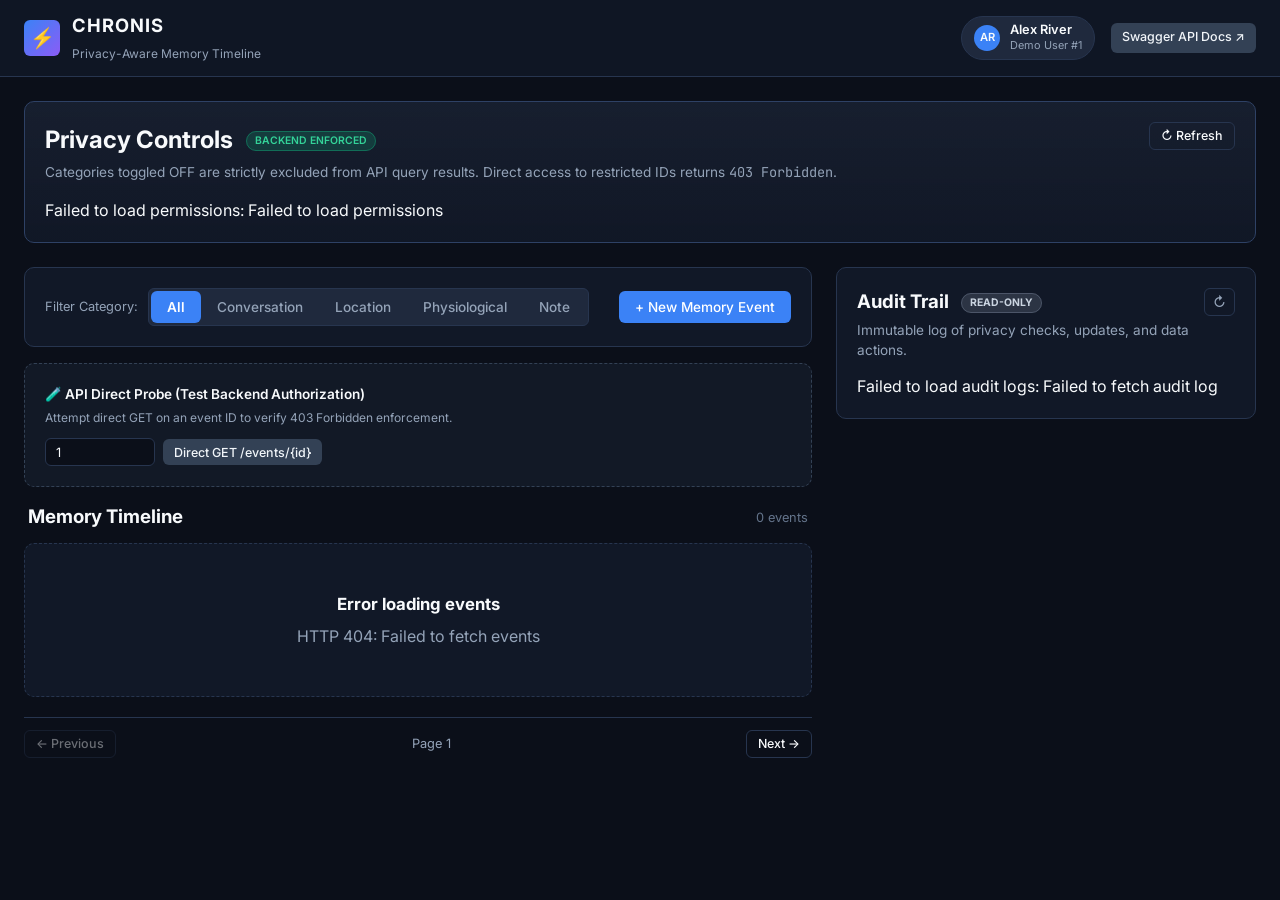
==== frontend/index.html @ 6fc8b1cd "feat: complete privacy-aware memory timeline implementation, test suite, and docs" ====
<!DOCTYPE html>
<html lang="en">
<head>
  <meta charset="UTF-8">
  <meta name="viewport" content="width=device-width, initial-scale=1.0">
  <title>Chronis • Privacy-Aware Memory Timeline</title>
  <link rel="preconnect" href="https://fonts.googleapis.com">
  <link rel="preconnect" href="https://fonts.gstatic.com" crossorigin>
  <link href="https://fonts.googleapis.com/css2?family=Inter:wght@400;500;600;700&family=JetBrains+Mono:wght@400;500&display=swap" rel="stylesheet">
  <link rel="stylesheet" href="style.css">
</head>
<body>
  <!-- Header -->
  <header class="navbar">
    <div class="nav-container">
      <div class="brand">
        <div class="logo-mark">⚡</div>
        <div class="brand-text">
          <h1>CHRONIS</h1>
          <span class="subtext">Privacy-Aware Memory Timeline</span>
        </div>
      </div>
      <div class="nav-actions">
        <div class="user-chip">
          <span class="avatar">AR</span>
          <div class="user-info">
            <span class="user-name">Alex River</span>
            <span class="user-id">Demo User #1</span>
          </div>
        </div>
        <a href="/docs" target="_blank" class="btn btn-secondary btn-sm">
          <span>Swagger API Docs ↗</span>
        </a>
      </div>
    </div>
  </header>

  <main class="main-container">
    <!-- Privacy Control Banner (Core Requirement) -->
    <section class="card privacy-banner">
      <div class="section-header">
        <div>
          <h2>Privacy Controls <span class="badge-core">Backend Enforced</span></h2>
          <p class="section-desc">Categories toggled OFF are strictly excluded from API query results. Direct access to restricted IDs returns <code>403 Forbidden</code>.</p>
        </div>
        <button id="refreshAllBtn" class="btn btn-outline btn-sm" title="Refresh all data">↻ Refresh</button>
      </div>

      <div class="toggles-grid" id="permissionsGrid">
        <!-- Rendered by app.js -->
        <div class="toggle-placeholder">Loading privacy controls...</div>
      </div>
    </section>

    <!-- Main Grid: Timeline & Controls (Left) vs Audit Log (Right) -->
    <div class="workspace-grid">
      <!-- Left Column: Timeline & Creation -->
      <section class="left-pane">
        <!-- Timeline Controls & Filters -->
        <div class="card timeline-header-card">
          <div class="filter-bar">
            <div class="filter-group">
              <span class="filter-label">Filter Category:</span>
              <div class="btn-group" id="categoryFilters">
                <button class="btn btn-filter active" data-type="all">All</button>
                <button class="btn btn-filter" data-type="conversation">Conversation</button>
                <button class="btn btn-filter" data-type="location">Location</button>
                <button class="btn btn-filter" data-type="physiological">Physiological</button>
                <button class="btn btn-filter" data-type="note">Note</button>
              </div>
            </div>
            <button id="openCreateModalBtn" class="btn btn-primary">+ New Memory Event</button>
          </div>
        </div>

        <!-- Direct API Privacy Probe (Demo Tool) -->
        <div class="card probe-card">
          <div class="probe-header">
            <span class="probe-title">🧪 API Direct Probe (Test Backend Authorization)</span>
            <span class="probe-desc">Attempt direct GET on an event ID to verify 403 Forbidden enforcement.</span>
          </div>
          <div class="probe-form">
            <input type="number" id="probeEventId" placeholder="Event ID (e.g. 1)" value="1" min="1" class="input-sm">
            <button id="runProbeBtn" class="btn btn-secondary btn-sm">Direct GET /events/{id}</button>
          </div>
          <div id="probeResult" class="probe-output hidden"></div>
        </div>

        <!-- Timeline Events List -->
        <div class="timeline-container">
          <div class="timeline-meta">
            <h3 id="timelineHeading">Memory Timeline</h3>
            <span class="meta-count" id="eventsCount">Loading events...</span>
          </div>
          <div class="events-list" id="eventsList">
            <!-- Events rendered by app.js -->
          </div>
          
          <!-- Pagination -->
          <div class="pagination-bar" id="paginationBar">
            <button id="prevPageBtn" class="btn btn-outline btn-sm" disabled>← Previous</button>
            <span id="pageInfo" class="page-info">Page 1</span>
            <button id="nextPageBtn" class="btn btn-outline btn-sm">Next →</button>
          </div>
        </div>
      </section>

      <!-- Right Column: Audit Log -->
      <aside class="right-pane">
        <div class="card audit-card">
          <div class="audit-header">
            <div>
              <h3>Audit Trail <span class="badge-readonly">Read-Only</span></h3>
              <p class="section-desc">Immutable log of privacy checks, updates, and data actions.</p>
            </div>
            <button id="refreshAuditBtn" class="btn btn-icon" title="Refresh Audit Log">↻</button>
          </div>

          <div class="audit-list" id="auditList">
            <!-- Audit entries rendered by app.js -->
            <div class="audit-placeholder">Loading audit trail...</div>
          </div>
        </div>
      </aside>
    </div>
  </main>

  <!-- Create Event Modal -->
  <div id="createModal" class="modal-overlay hidden">
    <div class="modal card">
      <div class="modal-header">
        <h3>Create New Memory Event</h3>
        <button id="closeCreateModalBtn" class="modal-close">&times;</button>
      </div>
      <form id="createEventForm">
        <div class="form-group">
          <label for="eventCategory">Category</label>
          <select id="eventCategory" required>
            <option value="conversation">Conversation</option>
            <option value="location">Location</option>
            <option value="physiological">Physiological</option>
            <option value="note">Note</option>
          </select>
        </div>
        <div class="form-group">
          <label for="eventTitle">Title</label>
          <input type="text" id="eventTitle" placeholder="e.g. Heart Rate Peak or Project Discussion" required maxlength="255">
        </div>
        <div class="form-group">
          <label for="eventContent">Content</label>
          <textarea id="eventContent" rows="4" placeholder="Event details and sensor / speech telemetry..." required></textarea>
        </div>
        <div class="modal-actions">
          <button type="button" id="cancelCreateBtn" class="btn btn-outline">Cancel</button>
          <button type="submit" class="btn btn-primary">Save Event</button>
        </div>
      </form>
    </div>
  </div>

  <div id="toast" class="toast hidden"></div>

  <script src="app.js"></script>
</body>
</html>
---- frontend/style.css ----
:root {
  --bg-primary: #0b0f19;
  --bg-card: #111827;
  --bg-card-hover: #172033;
  --bg-muted: #1f293d;
  --border-color: #27354f;
  --border-focus: #3b82f6;
  
  --text-main: #f8fafc;
  --text-muted: #94a3b8;
  --text-dim: #64748b;

  --primary: #3b82f6;
  --primary-hover: #2563eb;
  
  --accent-conversation: #8b5cf6;
  --accent-location: #10b981;
  --accent-physiological: #ef4444;
  --accent-note: #f59e0b;

  --result-allowed: #10b981;
  --result-denied: #ef4444;
  --result-updated: #3b82f6;
  --result-created: #06b6d4;
  --result-deleted: #f97316;

  --radius-sm: 6px;
  --radius-md: 10px;
  --radius-lg: 14px;
}

* {
  box-sizing: border-box;
  margin: 0;
  padding: 0;
}

body {
  font-family: 'Inter', -apple-system, BlinkMacSystemFont, sans-serif;
  background-color: var(--bg-primary);
  color: var(--text-main);
  line-height: 1.5;
  min-height: 100vh;
}

code, pre {
  font-family: 'JetBrains Mono', monospace;
}

/* Navbar */
.navbar {
  background-color: rgba(17, 24, 39, 0.85);
  backdrop-filter: blur(12px);
  border-bottom: 1px solid var(--border-color);
  position: sticky;
  top: 0;
  z-index: 100;
  padding: 0.75rem 1.5rem;
}

.nav-container {
  max-width: 1400px;
  margin: 0 auto;
  display: flex;
  justify-content: space-between;
  align-items: center;
}

.brand {
  display: flex;
  align-items: center;
  gap: 0.75rem;
}

.logo-mark {
  width: 36px;
  height: 36px;
  background: linear-gradient(135deg, #3b82f6, #8b5cf6);
  border-radius: var(--radius-sm);
  display: flex;
  align-items: center;
  justify-content: center;
  font-size: 1.25rem;
}

.brand-text h1 {
  font-size: 1.15rem;
  letter-spacing: 0.05em;
  font-weight: 700;
}

.brand-text .subtext {
  font-size: 0.75rem;
  color: var(--text-muted);
}

.nav-actions {
  display: flex;
  align-items: center;
  gap: 1rem;
}

.user-chip {
  display: flex;
  align-items: center;
  gap: 0.6rem;
  background: var(--bg-muted);
  padding: 0.35rem 0.75rem;
  border-radius: 9999px;
  border: 1px solid var(--border-color);
}

.user-chip .avatar {
  width: 26px;
  height: 26px;
  border-radius: 50%;
  background: #3b82f6;
  font-size: 0.7rem;
  font-weight: 600;
  display: flex;
  align-items: center;
  justify-content: center;
}

.user-info {
  display: flex;
  flex-direction: column;
}

.user-name {
  font-size: 0.8rem;
  font-weight: 600;
  line-height: 1.1;
}

.user-id {
  font-size: 0.68rem;
  color: var(--text-muted);
}

/* Layout */
.main-container {
  max-width: 1400px;
  margin: 1.5rem auto;
  padding: 0 1.5rem 3rem;
  display: flex;
  flex-direction: column;
  gap: 1.5rem;
}

.card {
  background: var(--bg-card);
  border: 1px solid var(--border-color);
  border-radius: var(--radius-md);
  padding: 1.25rem;
}

.section-header {
  display: flex;
  justify-content: space-between;
  align-items: flex-start;
  margin-bottom: 1rem;
}

.section-desc {
  color: var(--text-muted);
  font-size: 0.85rem;
  margin-top: 0.25rem;
}

/* Privacy Controls Banner */
.privacy-banner {
  background: linear-gradient(180deg, rgba(31, 41, 61, 0.6) 0%, rgba(17, 24, 39, 0.9) 100%);
  border: 1px solid #2e4165;
}

.badge-core {
  font-size: 0.65rem;
  background: rgba(16, 185, 129, 0.2);
  color: #34d399;
  border: 1px solid rgba(16, 185, 129, 0.4);
  padding: 0.15rem 0.5rem;
  border-radius: 9999px;
  vertical-align: middle;
  margin-left: 0.5rem;
  text-transform: uppercase;
  font-weight: 600;
}

.badge-readonly {
  font-size: 0.65rem;
  background: rgba(148, 163, 184, 0.2);
  color: #cbd5e1;
  border: 1px solid rgba(148, 163, 184, 0.3);
  padding: 0.15rem 0.5rem;
  border-radius: 9999px;
  vertical-align: middle;
  margin-left: 0.5rem;
  text-transform: uppercase;
}

.toggles-grid {
  display: grid;
  grid-template-columns: repeat(auto-fit, minmax(240px, 1fr));
  gap: 1rem;
  margin-top: 1rem;
}

.toggle-card {
  background: var(--bg-muted);
  border: 1px solid var(--border-color);
  border-radius: var(--radius-sm);
  padding: 0.9rem 1.1rem;
  display: flex;
  align-items: center;
  justify-content: space-between;
  transition: all 0.2s ease;
}

.toggle-card.disabled-category {
  opacity: 0.6;
  border-color: #3a2525;
  background: #191216;
}

.toggle-info {
  display: flex;
  align-items: center;
  gap: 0.75rem;
}

.category-icon {
  width: 32px;
  height: 32px;
  border-radius: var(--radius-sm);
  display: flex;
  align-items: center;
  justify-content: center;
  font-size: 1rem;
}

.cat-conversation { background: rgba(139, 92, 246, 0.2); color: var(--accent-conversation); border: 1px solid rgba(139, 92, 246, 0.4); }
.cat-location { background: rgba(16, 185, 129, 0.2); color: var(--accent-location); border: 1px solid rgba(16, 185, 129, 0.4); }
.cat-physiological { background: rgba(239, 68, 68, 0.2); color: var(--accent-physiological); border: 1px solid rgba(239, 68, 68, 0.4); }
.cat-note { background: rgba(245, 158, 11, 0.2); color: var(--accent-note); border: 1px solid rgba(245, 158, 11, 0.4); }

.toggle-name {
  font-weight: 600;
  font-size: 0.9rem;
  text-transform: capitalize;
}

.toggle-status-text {
  font-size: 0.75rem;
  color: var(--text-muted);
}

/* Switch */
.switch {
  position: relative;
  display: inline-block;
  width: 44px;
  height: 24px;
}

.switch input {
  opacity: 0;
  width: 0;
  height: 0;
}

.slider {
  position: absolute;
  cursor: pointer;
  top: 0; left: 0; right: 0; bottom: 0;
  background-color: #475569;
  transition: .3s cubic-bezier(0.4, 0, 0.2, 1);
  border-radius: 24px;
}

.slider:before {
  position: absolute;
  content: "";
  height: 18px;
  width: 18px;
  left: 3px;
  bottom: 3px;
  background-color: white;
  transition: .3s cubic-bezier(0.4, 0, 0.2, 1);
  border-radius: 50%;
}

input:checked + .slider {
  background-color: #10b981;
}

input:checked + .slider:before {
  transform: translateX(20px);
}

/* Main Grid Workspace */
.workspace-grid {
  display: grid;
  grid-template-columns: 1fr 420px;
  gap: 1.5rem;
  align-items: start;
}

@media (max-width: 1024px) {
  .workspace-grid {
    grid-template-columns: 1fr;
  }
}

/* Filter Bar */
.timeline-header-card {
  margin-bottom: 1rem;
}

.filter-bar {
  display: flex;
  justify-content: space-between;
  align-items: center;
  flex-wrap: wrap;
  gap: 1rem;
}

.filter-group {
  display: flex;
  align-items: center;
  gap: 0.6rem;
  flex-wrap: wrap;
}

.filter-label {
  font-size: 0.8rem;
  color: var(--text-muted);
}

.btn-group {
  display: flex;
  background: var(--bg-muted);
  border-radius: var(--radius-sm);
  border: 1px solid var(--border-color);
  padding: 2px;
}

.btn-filter {
  background: transparent;
  border: none;
  color: var(--text-muted);
  padding: 0.35rem 0.75rem;
  border-radius: var(--radius-sm);
  font-size: 0.78rem;
  cursor: pointer;
  transition: all 0.15s;
}

.btn-filter.active {
  background: var(--primary);
  color: white;
  font-weight: 600;
}

/* Probe Card */
.probe-card {
  margin-bottom: 1rem;
  background: rgba(30, 41, 59, 0.4);
  border: 1px dashed #334155;
}

.probe-header {
  margin-bottom: 0.6rem;
}

.probe-title {
  font-size: 0.85rem;
  font-weight: 600;
  display: block;
}

.probe-desc {
  font-size: 0.75rem;
  color: var(--text-muted);
}

.probe-form {
  display: flex;
  gap: 0.5rem;
  align-items: center;
}

.probe-form input {
  width: 110px;
}

.probe-output {
  margin-top: 0.75rem;
  padding: 0.6rem 0.8rem;
  border-radius: var(--radius-sm);
  font-family: 'JetBrains Mono', monospace;
  font-size: 0.78rem;
  line-height: 1.4;
}

.probe-output.denied {
  background: rgba(239, 68, 68, 0.15);
  border: 1px solid rgba(239, 68, 68, 0.4);
  color: #fca5a5;
}

.probe-output.allowed {
  background: rgba(16, 185, 129, 0.15);
  border: 1px solid rgba(16, 185, 129, 0.4);
  color: #86efac;
}

/* Timeline Stream */
.timeline-meta {
  display: flex;
  justify-content: space-between;
  align-items: center;
  margin-bottom: 0.75rem;
  padding: 0 0.25rem;
}

.meta-count {
  font-size: 0.8rem;
  color: var(--text-dim);
}

.events-list {
  display: flex;
  flex-direction: column;
  gap: 0.75rem;
}

.event-card {
  background: var(--bg-card);
  border: 1px solid var(--border-color);
  border-radius: var(--radius-md);
  padding: 1.1rem;
  display: flex;
  flex-direction: column;
  gap: 0.5rem;
  transition: transform 0.15s, border-color 0.15s;
  position: relative;
  overflow: hidden;
}

.event-card:hover {
  border-color: #3b5078;
  background: var(--bg-card-hover);
}

.event-card::before {
  content: "";
  position: absolute;
  left: 0;
  top: 0;
  bottom: 0;
  width: 4px;
}

.event-card[data-type="conversation"]::before { background: var(--accent-conversation); }
.event-card[data-type="location"]::before { background: var(--accent-location); }
.event-card[data-type="physiological"]::before { background: var(--accent-physiological); }
.event-card[data-type="note"]::before { background: var(--accent-note); }

.event-top {
  display: flex;
  justify-content: space-between;
  align-items: center;
}

.event-badge {
  font-size: 0.7rem;
  font-weight: 600;
  padding: 0.15rem 0.5rem;
  border-radius: 9999px;
  text-transform: capitalize;
}

.badge-conversation { background: rgba(139, 92, 246, 0.2); color: #c4b5fd; }
.badge-location { background: rgba(16, 185, 129, 0.2); color: #6ee7b7; }
.badge-physiological { background: rgba(239, 68, 68, 0.2); color: #fca5a5; }
.badge-note { background: rgba(245, 158, 11, 0.2); color: #fde68a; }

.event-time {
  font-size: 0.75rem;
  color: var(--text-dim);
}

.event-title {
  font-size: 1rem;
  font-weight: 600;
  color: var(--text-main);
}

.event-content {
  font-size: 0.88rem;
  color: var(--text-muted);
}

.event-bottom {
  display: flex;
  justify-content: space-between;
  align-items: center;
  margin-top: 0.25rem;
  padding-top: 0.4rem;
  border-top: 1px solid rgba(255, 255, 255, 0.05);
}

.event-id-tag {
  font-size: 0.7rem;
  color: var(--text-dim);
  font-family: 'JetBrains Mono', monospace;
}

.btn-delete {
  background: transparent;
  border: none;
  color: #ef4444;
  font-size: 0.75rem;
  cursor: pointer;
  padding: 0.2rem 0.4rem;
  border-radius: var(--radius-sm);
  transition: background 0.15s;
}

.btn-delete:hover {
  background: rgba(239, 68, 68, 0.15);
}

.empty-timeline {
  padding: 3rem 1.5rem;
  text-align: center;
  background: var(--bg-card);
  border: 1px dashed var(--border-color);
  border-radius: var(--radius-md);
  color: var(--text-muted);
}

.empty-timeline h4 {
  font-size: 1.05rem;
  margin-bottom: 0.4rem;
  color: var(--text-main);
}

/* Pagination */
.pagination-bar {
  display: flex;
  justify-content: space-between;
  align-items: center;
  margin-top: 1.25rem;
  padding-top: 0.75rem;
  border-top: 1px solid var(--border-color);
}

.page-info {
  font-size: 0.8rem;
  color: var(--text-muted);
}

/* Audit Log (Right Pane) */
.audit-card {
  position: sticky;
  top: 5rem;
  max-height: calc(100vh - 7rem);
  display: flex;
  flex-direction: column;
}

.audit-header {
  display: flex;
  justify-content: space-between;
  align-items: flex-start;
  margin-bottom: 0.85rem;
}

.audit-list {
  overflow-y: auto;
  display: flex;
  flex-direction: column;
  gap: 0.5rem;
  padding-right: 0.25rem;
}

.audit-entry {
  background: var(--bg-muted);
  border: 1px solid var(--border-color);
  border-radius: var(--radius-sm);
  padding: 0.65rem 0.75rem;
  font-size: 0.75rem;
  display: flex;
  flex-direction: column;
  gap: 0.25rem;
}

.audit-entry-top {
  display: flex;
  justify-content: space-between;
  align-items: center;
}

.audit-action {
  font-weight: 600;
  font-family: 'JetBrains Mono', monospace;
  font-size: 0.74rem;
}

.audit-result {
  font-size: 0.65rem;
  font-weight: 700;
  padding: 0.1rem 0.4rem;
  border-radius: 9999px;
  text-transform: uppercase;
}

.res-allowed { background: rgba(16, 185, 129, 0.2); color: var(--result-allowed); }
.res-denied { background: rgba(239, 68, 68, 0.2); color: var(--result-denied); }
.res-updated { background: rgba(59, 130, 246, 0.2); color: var(--result-updated); }
.res-created { background: rgba(6, 182, 212, 0.2); color: var(--result-created); }
.res-deleted { background: rgba(249, 115, 22, 0.2); color: var(--result-deleted); }

.audit-meta {
  display: flex;
  justify-content: space-between;
  color: var(--text-dim);
  font-size: 0.68rem;
}

/* Forms & Buttons */
.btn {
  font-family: inherit;
  font-size: 0.85rem;
  font-weight: 500;
  padding: 0.5rem 1rem;
  border-radius: var(--radius-sm);
  border: none;
  cursor: pointer;
  display: inline-flex;
  align-items: center;
  gap: 0.4rem;
  transition: all 0.15s ease;
  text-decoration: none;
}

.btn-primary {
  background: var(--primary);
  color: white;
}

.btn-primary:hover {
  background: var(--primary-hover);
}

.btn-secondary {
  background: #334155;
  color: #f1f5f9;
}

.btn-secondary:hover {
  background: #475569;
}

.btn-outline {
  background: transparent;
  border: 1px solid var(--border-color);
  color: var(--text-main);
}

.btn-outline:hover:not(:disabled) {
  background: var(--bg-muted);
  border-color: #475569;
}

.btn-outline:disabled {
  opacity: 0.4;
  cursor: not-allowed;
}

.btn-sm {
  padding: 0.35rem 0.7rem;
  font-size: 0.78rem;
}

.btn-icon {
  background: transparent;
  border: 1px solid var(--border-color);
  color: var(--text-muted);
  padding: 0.3rem 0.5rem;
  border-radius: var(--radius-sm);
  cursor: pointer;
}

.btn-icon:hover {
  background: var(--bg-muted);
  color: var(--text-main);
}

input, select, textarea {
  background: var(--bg-primary);
  border: 1px solid var(--border-color);
  border-radius: var(--radius-sm);
  color: var(--text-main);
  padding: 0.5rem 0.75rem;
  font-family: inherit;
  font-size: 0.85rem;
  width: 100%;
}

input:focus, select:focus, textarea:focus {
  outline: none;
  border-color: var(--border-focus);
}

.input-sm {
  padding: 0.35rem 0.6rem;
  font-size: 0.8rem;
}

/* Modal */
.modal-overlay {
  position: fixed;
  top: 0; left: 0; right: 0; bottom: 0;
  background: rgba(0, 0, 0, 0.75);
  backdrop-filter: blur(4px);
  display: flex;
  align-items: center;
  justify-content: center;
  z-index: 200;
}

.modal {
  width: 100%;
  max-width: 500px;
  background: var(--bg-card);
  border: 1px solid var(--border-color);
  box-shadow: 0 25px 50px -12px rgba(0, 0, 0, 0.5);
}

.modal-header {
  display: flex;
  justify-content: space-between;
  align-items: center;
  margin-bottom: 1.25rem;
}

.modal-close {
  background: transparent;
  border: none;
  font-size: 1.4rem;
  color: var(--text-muted);
  cursor: pointer;
}

.modal-close:hover {
  color: var(--text-main);
}

.form-group {
  margin-bottom: 1rem;
}

.form-group label {
  display: block;
  font-size: 0.8rem;
  font-weight: 500;
  margin-bottom: 0.35rem;
  color: var(--text-muted);
}

.modal-actions {
  display: flex;
  justify-content: flex-end;
  gap: 0.75rem;
  margin-top: 1.5rem;
}

/* Toast */
.toast {
  position: fixed;
  bottom: 2rem;
  right: 2rem;
  background: #1e293b;
  border: 1px solid var(--border-color);
  padding: 0.75rem 1.25rem;
  border-radius: var(--radius-sm);
  font-size: 0.85rem;
  box-shadow: 0 10px 15px -3px rgba(0, 0, 0, 0.3);
  z-index: 300;
  transition: all 0.3s ease;
}

.toast.toast-error {
  border-color: rgba(239, 68, 68, 0.5);
  background: #271418;
  color: #fca5a5;
}

.toast.toast-success {
  border-color: rgba(16, 185, 129, 0.5);
  background: #0f241d;
  color: #86efac;
}

.hidden {
  display: none !important;
}
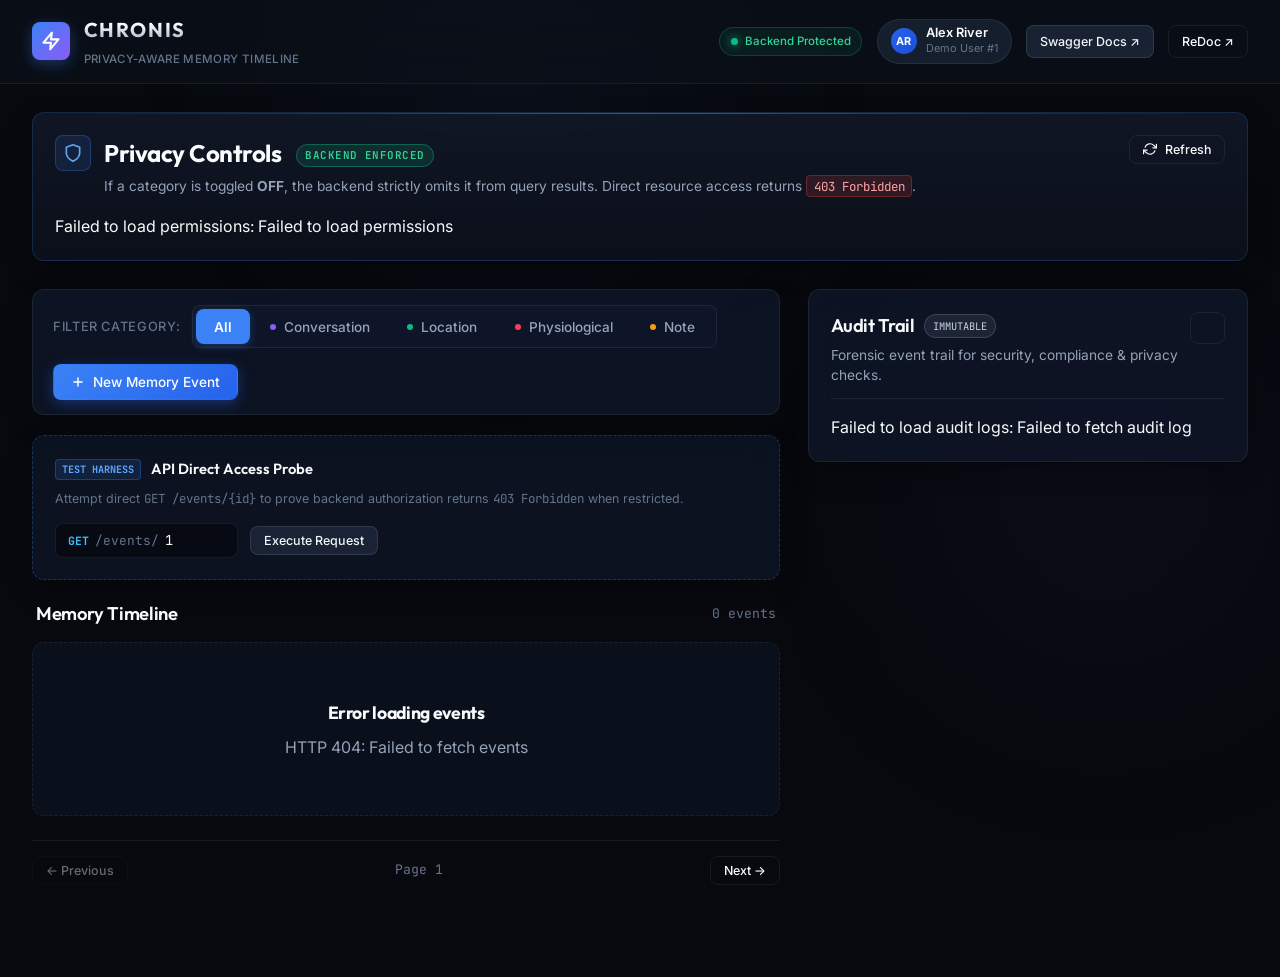
==== commit 3c2319a1: "feat(ui,api): polish UI with modern classy design and enhance error schemas and handling" ====
--- a/frontend/index.html
+++ b/frontend/index.html
@@ -6,30 +6,46 @@
   <title>Chronis • Privacy-Aware Memory Timeline</title>
   <link rel="preconnect" href="https://fonts.googleapis.com">
   <link rel="preconnect" href="https://fonts.gstatic.com" crossorigin>
-  <link href="https://fonts.googleapis.com/css2?family=Inter:wght@400;500;600;700&family=JetBrains+Mono:wght@400;500&display=swap" rel="stylesheet">
+  <link href="https://fonts.googleapis.com/css2?family=Inter:wght@300;400;500;600;700&family=Outfit:wght@500;600;700&family=JetBrains+Mono:wght@400;500;600&display=swap" rel="stylesheet">
   <link rel="stylesheet" href="style.css">
 </head>
 <body>
+  <!-- Ambient Background Lighting -->
+  <div class="ambient-glow glow-top"></div>
+  <div class="ambient-glow glow-right"></div>
+
   <!-- Header -->
   <header class="navbar">
     <div class="nav-container">
       <div class="brand">
-        <div class="logo-mark">⚡</div>
+        <div class="logo-mark">
+          <svg width="20" height="20" viewBox="0 0 24 24" fill="none" stroke="currentColor" stroke-width="2.5" stroke-linecap="round" stroke-linejoin="round">
+            <polygon points="13 2 3 14 12 14 11 22 21 10 12 10 13 2"></polygon>
+          </svg>
+        </div>
         <div class="brand-text">
           <h1>CHRONIS</h1>
           <span class="subtext">Privacy-Aware Memory Timeline</span>
         </div>
       </div>
+      
       <div class="nav-actions">
+        <div class="status-indicator">
+          <span class="pulse-dot"></span>
+          <span class="status-text">Backend Protected</span>
+        </div>
         <div class="user-chip">
-          <span class="avatar">AR</span>
+          <div class="avatar">AR</div>
           <div class="user-info">
             <span class="user-name">Alex River</span>
             <span class="user-id">Demo User #1</span>
           </div>
         </div>
-        <a href="/docs" target="_blank" class="btn btn-secondary btn-sm">
-          <span>Swagger API Docs ↗</span>
+        <a href="/docs" target="_blank" class="btn btn-secondary btn-sm" title="Open Interactive OpenAPI Swagger Docs">
+          <span>Swagger Docs ↗</span>
+        </a>
+        <a href="/redoc" target="_blank" class="btn btn-outline btn-sm" title="Open ReDoc API Reference">
+          <span>ReDoc ↗</span>
         </a>
       </div>
     </div>
@@ -39,15 +55,24 @@
     <!-- Privacy Control Banner (Core Requirement) -->
     <section class="card privacy-banner">
       <div class="section-header">
-        <div>
-          <h2>Privacy Controls <span class="badge-core">Backend Enforced</span></h2>
-          <p class="section-desc">Categories toggled OFF are strictly excluded from API query results. Direct access to restricted IDs returns <code>403 Forbidden</code>.</p>
-        </div>
-        <button id="refreshAllBtn" class="btn btn-outline btn-sm" title="Refresh all data">↻ Refresh</button>
+        <div class="header-title-group">
+          <div class="shield-icon">
+            <svg width="20" height="20" viewBox="0 0 24 24" fill="none" stroke="currentColor" stroke-width="2" stroke-linecap="round" stroke-linejoin="round">
+              <path d="M12 22s8-4 8-10V5l-8-3-8 3v7c0 6 8 10 8 10z"></path>
+            </svg>
+          </div>
+          <div>
+            <h2>Privacy Controls <span class="badge-core">Backend Enforced</span></h2>
+            <p class="section-desc">If a category is toggled <strong>OFF</strong>, the backend strictly omits it from query results. Direct resource access returns <code class="code-pill">403 Forbidden</code>.</p>
+          </div>
+        </div>
+        <button id="refreshAllBtn" class="btn btn-outline btn-sm" title="Refresh all data">
+          <svg width="14" height="14" viewBox="0 0 24 24" fill="none" stroke="currentColor" stroke-width="2" stroke-linecap="round" stroke-linejoin="round"><polyline points="23 4 23 10 17 10"></polyline><polyline points="1 20 1 14 7 14"></polyline><path d="M3.51 9a9 9 0 0 1 14.85-3.36L23 10M1 14l4.64 4.36A9 9 0 0 0 20.49 15"></path></svg>
+          <span>Refresh</span>
+        </button>
       </div>
 
       <div class="toggles-grid" id="permissionsGrid">
-        <!-- Rendered by app.js -->
         <div class="toggle-placeholder">Loading privacy controls...</div>
       </div>
     </section>
@@ -63,25 +88,43 @@
               <span class="filter-label">Filter Category:</span>
               <div class="btn-group" id="categoryFilters">
                 <button class="btn btn-filter active" data-type="all">All</button>
-                <button class="btn btn-filter" data-type="conversation">Conversation</button>
-                <button class="btn btn-filter" data-type="location">Location</button>
-                <button class="btn btn-filter" data-type="physiological">Physiological</button>
-                <button class="btn btn-filter" data-type="note">Note</button>
+                <button class="btn btn-filter" data-type="conversation">
+                  <span class="filter-dot dot-conversation"></span>Conversation
+                </button>
+                <button class="btn btn-filter" data-type="location">
+                  <span class="filter-dot dot-location"></span>Location
+                </button>
+                <button class="btn btn-filter" data-type="physiological">
+                  <span class="filter-dot dot-physiological"></span>Physiological
+                </button>
+                <button class="btn btn-filter" data-type="note">
+                  <span class="filter-dot dot-note"></span>Note
+                </button>
               </div>
             </div>
-            <button id="openCreateModalBtn" class="btn btn-primary">+ New Memory Event</button>
+            <button id="openCreateModalBtn" class="btn btn-primary">
+              <svg width="14" height="14" viewBox="0 0 24 24" fill="none" stroke="currentColor" stroke-width="2.5" stroke-linecap="round" stroke-linejoin="round"><line x1="12" y1="5" x2="12" y2="19"></line><line x1="5" y1="12" x2="19" y2="12"></line></svg>
+              <span>New Memory Event</span>
+            </button>
           </div>
         </div>
 
         <!-- Direct API Privacy Probe (Demo Tool) -->
         <div class="card probe-card">
           <div class="probe-header">
-            <span class="probe-title">🧪 API Direct Probe (Test Backend Authorization)</span>
-            <span class="probe-desc">Attempt direct GET on an event ID to verify 403 Forbidden enforcement.</span>
+            <div class="probe-title-row">
+              <span class="terminal-tag">TEST HARNESS</span>
+              <span class="probe-title">API Direct Access Probe</span>
+            </div>
+            <span class="probe-desc">Attempt direct <code>GET /events/{id}</code> to prove backend authorization returns <code>403 Forbidden</code> when restricted.</span>
           </div>
           <div class="probe-form">
-            <input type="number" id="probeEventId" placeholder="Event ID (e.g. 1)" value="1" min="1" class="input-sm">
-            <button id="runProbeBtn" class="btn btn-secondary btn-sm">Direct GET /events/{id}</button>
+            <div class="probe-input-wrap">
+              <span class="probe-method">GET</span>
+              <span class="probe-prefix">/events/</span>
+              <input type="number" id="probeEventId" placeholder="ID" value="1" min="1" class="probe-input">
+            </div>
+            <button id="runProbeBtn" class="btn btn-secondary btn-sm">Execute Request</button>
           </div>
           <div id="probeResult" class="probe-output hidden"></div>
         </div>
@@ -92,6 +135,7 @@
             <h3 id="timelineHeading">Memory Timeline</h3>
             <span class="meta-count" id="eventsCount">Loading events...</span>
           </div>
+          
           <div class="events-list" id="eventsList">
             <!-- Events rendered by app.js -->
           </div>
@@ -110,10 +154,15 @@
         <div class="card audit-card">
           <div class="audit-header">
             <div>
-              <h3>Audit Trail <span class="badge-readonly">Read-Only</span></h3>
-              <p class="section-desc">Immutable log of privacy checks, updates, and data actions.</p>
-            </div>
-            <button id="refreshAuditBtn" class="btn btn-icon" title="Refresh Audit Log">↻</button>
+              <div class="audit-title-row">
+                <h3>Audit Trail</h3>
+                <span class="badge-readonly">Immutable</span>
+              </div>
+              <p class="section-desc">Forensic event trail for security, compliance & privacy checks.</p>
+            </div>
+            <button id="refreshAuditBtn" class="btn btn-icon" title="Refresh Audit Log">
+              <svg width="14" height="14" viewBox="0 0 24 24" fill="none" stroke="currentColor" stroke-width="2" stroke-linecap="round" stroke-linejoin="round"><polyline points="23 4 23 10 17 10"></polyline><polyline points="1 20 1 14 7 14"></polyline><path d="M3.51 9a9 9 0 0 1 14.85-3.36L23 10M1 14l4.64 4.36A9 9 0 0 0 20.49 15"></path></svg>
+            </button>
           </div>
 
           <div class="audit-list" id="auditList">
@@ -129,30 +178,32 @@
   <div id="createModal" class="modal-overlay hidden">
     <div class="modal card">
       <div class="modal-header">
-        <h3>Create New Memory Event</h3>
+        <h3>Record Memory Event</h3>
         <button id="closeCreateModalBtn" class="modal-close">&times;</button>
       </div>
       <form id="createEventForm">
         <div class="form-group">
           <label for="eventCategory">Category</label>
-          <select id="eventCategory" required>
-            <option value="conversation">Conversation</option>
-            <option value="location">Location</option>
-            <option value="physiological">Physiological</option>
-            <option value="note">Note</option>
-          </select>
+          <div class="select-wrapper">
+            <select id="eventCategory" required>
+              <option value="conversation">💬 Conversation</option>
+              <option value="location">📍 Location</option>
+              <option value="physiological">❤️ Physiological</option>
+              <option value="note">📝 Note</option>
+            </select>
+          </div>
         </div>
         <div class="form-group">
-          <label for="eventTitle">Title</label>
-          <input type="text" id="eventTitle" placeholder="e.g. Heart Rate Peak or Project Discussion" required maxlength="255">
+          <label for="eventTitle">Event Title</label>
+          <input type="text" id="eventTitle" placeholder="e.g. Heart Rate Peak or Project Architecture Discussion" required maxlength="255">
         </div>
         <div class="form-group">
-          <label for="eventContent">Content</label>
-          <textarea id="eventContent" rows="4" placeholder="Event details and sensor / speech telemetry..." required></textarea>
+          <label for="eventContent">Telemetry / Content</label>
+          <textarea id="eventContent" rows="4" placeholder="Detail notes, transcribed speech summary, or physiological sensor data..." required></textarea>
         </div>
         <div class="modal-actions">
           <button type="button" id="cancelCreateBtn" class="btn btn-outline">Cancel</button>
-          <button type="submit" class="btn btn-primary">Save Event</button>
+          <button type="submit" class="btn btn-primary">Save to Memory</button>
         </div>
       </form>
     </div>
--- a/frontend/style.css
+++ b/frontend/style.css
@@ -1,9 +1,11 @@
 :root {
-  --bg-primary: #0b0f19;
-  --bg-card: #111827;
-  --bg-card-hover: #172033;
-  --bg-muted: #1f293d;
-  --border-color: #27354f;
+  --bg-primary: #07090e;
+  --bg-secondary: #0c1017;
+  --bg-card: rgba(15, 23, 42, 0.75);
+  --bg-card-hover: rgba(22, 32, 56, 0.85);
+  --bg-muted: rgba(30, 41, 59, 0.65);
+  --border-subtle: rgba(255, 255, 255, 0.07);
+  --border-card: rgba(59, 130, 246, 0.15);
   --border-focus: #3b82f6;
   
   --text-main: #f8fafc;
@@ -12,21 +14,26 @@
 
   --primary: #3b82f6;
   --primary-hover: #2563eb;
-  
+  --primary-glow: rgba(59, 130, 246, 0.3);
+
   --accent-conversation: #8b5cf6;
+  --accent-conversation-glow: rgba(139, 92, 246, 0.25);
   --accent-location: #10b981;
-  --accent-physiological: #ef4444;
+  --accent-location-glow: rgba(16, 185, 129, 0.25);
+  --accent-physiological: #f43f5e;
+  --accent-physiological-glow: rgba(244, 63, 94, 0.25);
   --accent-note: #f59e0b;
+  --accent-note-glow: rgba(245, 158, 11, 0.25);
 
   --result-allowed: #10b981;
-  --result-denied: #ef4444;
-  --result-updated: #3b82f6;
-  --result-created: #06b6d4;
-  --result-deleted: #f97316;
-
-  --radius-sm: 6px;
-  --radius-md: 10px;
-  --radius-lg: 14px;
+  --result-denied: #f43f5e;
+  --result-updated: #38bdf8;
+  --result-created: #a855f7;
+  --result-deleted: #fb923c;
+
+  --radius-sm: 8px;
+  --radius-md: 12px;
+  --radius-lg: 18px;
 }
 
 * {
@@ -39,27 +46,61 @@
   font-family: 'Inter', -apple-system, BlinkMacSystemFont, sans-serif;
   background-color: var(--bg-primary);
   color: var(--text-main);
-  line-height: 1.5;
+  line-height: 1.55;
   min-height: 100vh;
-}
-
-code, pre {
+  position: relative;
+  overflow-x: hidden;
+  -webkit-font-smoothing: antialiased;
+}
+
+h1, h2, h3, h4, .brand-text h1 {
+  font-family: 'Outfit', sans-serif;
+  letter-spacing: -0.02em;
+}
+
+code, pre, .terminal-tag, .probe-method, .event-id-tag, .audit-action {
   font-family: 'JetBrains Mono', monospace;
+}
+
+/* Ambient Lighting Background */
+.ambient-glow {
+  position: fixed;
+  pointer-events: none;
+  border-radius: 50%;
+  filter: blur(120px);
+  z-index: 0;
+}
+
+.glow-top {
+  top: -100px;
+  left: 20%;
+  width: 500px;
+  height: 350px;
+  background: radial-gradient(circle, rgba(59, 130, 246, 0.12), transparent 70%);
+}
+
+.glow-right {
+  top: 30%;
+  right: -50px;
+  width: 450px;
+  height: 450px;
+  background: radial-gradient(circle, rgba(139, 92, 246, 0.09), transparent 70%);
 }
 
 /* Navbar */
 .navbar {
-  background-color: rgba(17, 24, 39, 0.85);
-  backdrop-filter: blur(12px);
-  border-bottom: 1px solid var(--border-color);
+  background-color: rgba(11, 16, 26, 0.75);
+  backdrop-filter: blur(20px);
+  -webkit-backdrop-filter: blur(20px);
+  border-bottom: 1px solid var(--border-subtle);
   position: sticky;
   top: 0;
   z-index: 100;
-  padding: 0.75rem 1.5rem;
+  padding: 0.85rem 2rem;
 }
 
 .nav-container {
-  max-width: 1400px;
+  max-width: 1440px;
   margin: 0 auto;
   display: flex;
   justify-content: space-between;
@@ -69,35 +110,69 @@
 .brand {
   display: flex;
   align-items: center;
-  gap: 0.75rem;
+  gap: 0.85rem;
 }
 
 .logo-mark {
-  width: 36px;
-  height: 36px;
-  background: linear-gradient(135deg, #3b82f6, #8b5cf6);
+  width: 38px;
+  height: 38px;
+  background: linear-gradient(135deg, #3b82f6 0%, #8b5cf6 100%);
   border-radius: var(--radius-sm);
   display: flex;
   align-items: center;
   justify-content: center;
+  color: white;
+  box-shadow: 0 4px 14px rgba(59, 130, 246, 0.35);
+}
+
+.brand-text h1 {
   font-size: 1.25rem;
-}
-
-.brand-text h1 {
-  font-size: 1.15rem;
-  letter-spacing: 0.05em;
   font-weight: 700;
+  letter-spacing: 0.08em;
+  background: linear-gradient(180deg, #ffffff 30%, #94a3b8 100%);
+  -webkit-background-clip: text;
+  -webkit-text-fill-color: transparent;
 }
 
 .brand-text .subtext {
-  font-size: 0.75rem;
-  color: var(--text-muted);
+  font-size: 0.72rem;
+  color: var(--text-dim);
+  font-weight: 500;
+  letter-spacing: 0.03em;
+  text-transform: uppercase;
 }
 
 .nav-actions {
   display: flex;
   align-items: center;
-  gap: 1rem;
+  gap: 0.9rem;
+}
+
+.status-indicator {
+  display: flex;
+  align-items: center;
+  gap: 0.45rem;
+  background: rgba(16, 185, 129, 0.08);
+  border: 1px solid rgba(16, 185, 129, 0.25);
+  padding: 0.3rem 0.65rem;
+  border-radius: 9999px;
+  font-size: 0.72rem;
+  color: #34d399;
+  font-weight: 500;
+}
+
+.pulse-dot {
+  width: 7px;
+  height: 7px;
+  background-color: #10b981;
+  border-radius: 50%;
+  box-shadow: 0 0 8px #10b981;
+  animation: pulse 2s infinite ease-in-out;
+}
+
+@keyframes pulse {
+  0%, 100% { opacity: 1; transform: scale(1); }
+  50% { opacity: 0.4; transform: scale(0.85); }
 }
 
 .user-chip {
@@ -105,21 +180,22 @@
   align-items: center;
   gap: 0.6rem;
   background: var(--bg-muted);
-  padding: 0.35rem 0.75rem;
+  padding: 0.35rem 0.8rem;
   border-radius: 9999px;
-  border: 1px solid var(--border-color);
+  border: 1px solid var(--border-subtle);
 }
 
 .user-chip .avatar {
   width: 26px;
   height: 26px;
   border-radius: 50%;
-  background: #3b82f6;
-  font-size: 0.7rem;
-  font-weight: 600;
+  background: linear-gradient(135deg, #2563eb, #1d4ed8);
+  font-size: 0.68rem;
+  font-weight: 700;
   display: flex;
   align-items: center;
   justify-content: center;
+  color: white;
 }
 
 .user-info {
@@ -135,132 +211,199 @@
 
 .user-id {
   font-size: 0.68rem;
-  color: var(--text-muted);
+  color: var(--text-dim);
 }
 
 /* Layout */
 .main-container {
-  max-width: 1400px;
-  margin: 1.5rem auto;
-  padding: 0 1.5rem 3rem;
+  max-width: 1440px;
+  margin: 1.75rem auto;
+  padding: 0 2rem 4rem;
   display: flex;
   flex-direction: column;
-  gap: 1.5rem;
+  gap: 1.75rem;
+  position: relative;
+  z-index: 1;
 }
 
 .card {
   background: var(--bg-card);
-  border: 1px solid var(--border-color);
+  backdrop-filter: blur(16px);
+  -webkit-backdrop-filter: blur(16px);
+  border: 1px solid var(--border-subtle);
   border-radius: var(--radius-md);
-  padding: 1.25rem;
+  padding: 1.35rem;
+  box-shadow: 0 10px 30px -10px rgba(0, 0, 0, 0.5);
+  transition: border-color 0.2s ease, box-shadow 0.2s ease;
+}
+
+.card:hover {
+  border-color: rgba(255, 255, 255, 0.12);
 }
 
 .section-header {
   display: flex;
   justify-content: space-between;
   align-items: flex-start;
-  margin-bottom: 1rem;
+  margin-bottom: 1.1rem;
+}
+
+.header-title-group {
+  display: flex;
+  align-items: flex-start;
+  gap: 0.85rem;
+}
+
+.shield-icon {
+  width: 36px;
+  height: 36px;
+  background: rgba(59, 130, 246, 0.12);
+  border: 1px solid rgba(59, 130, 246, 0.3);
+  border-radius: var(--radius-sm);
+  display: flex;
+  align-items: center;
+  justify-content: center;
+  color: #60a5fa;
+  flex-shrink: 0;
 }
 
 .section-desc {
   color: var(--text-muted);
-  font-size: 0.85rem;
+  font-size: 0.86rem;
   margin-top: 0.25rem;
+  line-height: 1.5;
+}
+
+.code-pill {
+  background: rgba(239, 68, 68, 0.15);
+  color: #fca5a5;
+  border: 1px solid rgba(239, 68, 68, 0.3);
+  padding: 0.1rem 0.4rem;
+  border-radius: 4px;
+  font-size: 0.78rem;
 }
 
 /* Privacy Controls Banner */
 .privacy-banner {
-  background: linear-gradient(180deg, rgba(31, 41, 61, 0.6) 0%, rgba(17, 24, 39, 0.9) 100%);
-  border: 1px solid #2e4165;
+  background: linear-gradient(180deg, rgba(17, 24, 39, 0.9) 0%, rgba(11, 16, 26, 0.95) 100%);
+  border: 1px solid rgba(59, 130, 246, 0.2);
+  position: relative;
+  overflow: hidden;
+}
+
+.privacy-banner::after {
+  content: "";
+  position: absolute;
+  top: 0; left: 0; right: 0;
+  height: 1px;
+  background: linear-gradient(90deg, transparent, rgba(59, 130, 246, 0.6), transparent);
 }
 
 .badge-core {
-  font-size: 0.65rem;
-  background: rgba(16, 185, 129, 0.2);
+  font-size: 0.68rem;
+  font-family: 'JetBrains Mono', monospace;
+  background: rgba(16, 185, 129, 0.15);
   color: #34d399;
   border: 1px solid rgba(16, 185, 129, 0.4);
-  padding: 0.15rem 0.5rem;
+  padding: 0.2rem 0.55rem;
   border-radius: 9999px;
   vertical-align: middle;
-  margin-left: 0.5rem;
+  margin-left: 0.6rem;
+  letter-spacing: 0.04em;
   text-transform: uppercase;
   font-weight: 600;
 }
 
 .badge-readonly {
   font-size: 0.65rem;
-  background: rgba(148, 163, 184, 0.2);
+  font-family: 'JetBrains Mono', monospace;
+  background: rgba(148, 163, 184, 0.12);
   color: #cbd5e1;
-  border: 1px solid rgba(148, 163, 184, 0.3);
-  padding: 0.15rem 0.5rem;
+  border: 1px solid rgba(148, 163, 184, 0.25);
+  padding: 0.18rem 0.5rem;
   border-radius: 9999px;
   vertical-align: middle;
-  margin-left: 0.5rem;
   text-transform: uppercase;
 }
 
 .toggles-grid {
   display: grid;
-  grid-template-columns: repeat(auto-fit, minmax(240px, 1fr));
-  gap: 1rem;
-  margin-top: 1rem;
+  grid-template-columns: repeat(auto-fit, minmax(260px, 1fr));
+  gap: 1.1rem;
+  margin-top: 1.1rem;
 }
 
 .toggle-card {
-  background: var(--bg-muted);
-  border: 1px solid var(--border-color);
+  background: rgba(17, 24, 39, 0.6);
+  border: 1px solid var(--border-subtle);
   border-radius: var(--radius-sm);
-  padding: 0.9rem 1.1rem;
+  padding: 1rem 1.15rem;
   display: flex;
   align-items: center;
   justify-content: space-between;
-  transition: all 0.2s ease;
+  transition: all 0.25s cubic-bezier(0.4, 0, 0.2, 1);
+  position: relative;
+}
+
+.toggle-card:hover {
+  background: rgba(22, 32, 53, 0.8);
+  border-color: rgba(255, 255, 255, 0.15);
+  transform: translateY(-1px);
 }
 
 .toggle-card.disabled-category {
-  opacity: 0.6;
-  border-color: #3a2525;
-  background: #191216;
+  opacity: 0.55;
+  background: rgba(20, 15, 20, 0.5);
+  border-color: rgba(239, 68, 68, 0.2);
 }
 
 .toggle-info {
   display: flex;
   align-items: center;
-  gap: 0.75rem;
+  gap: 0.85rem;
 }
 
 .category-icon {
-  width: 32px;
-  height: 32px;
+  width: 38px;
+  height: 38px;
   border-radius: var(--radius-sm);
   display: flex;
   align-items: center;
   justify-content: center;
-  font-size: 1rem;
-}
-
-.cat-conversation { background: rgba(139, 92, 246, 0.2); color: var(--accent-conversation); border: 1px solid rgba(139, 92, 246, 0.4); }
-.cat-location { background: rgba(16, 185, 129, 0.2); color: var(--accent-location); border: 1px solid rgba(16, 185, 129, 0.4); }
-.cat-physiological { background: rgba(239, 68, 68, 0.2); color: var(--accent-physiological); border: 1px solid rgba(239, 68, 68, 0.4); }
-.cat-note { background: rgba(245, 158, 11, 0.2); color: var(--accent-note); border: 1px solid rgba(245, 158, 11, 0.4); }
+  font-size: 1.15rem;
+  transition: transform 0.2s ease;
+}
+
+.cat-conversation { background: rgba(139, 92, 246, 0.15); color: var(--accent-conversation); border: 1px solid rgba(139, 92, 246, 0.35); box-shadow: 0 0 16px var(--accent-conversation-glow); }
+.cat-location { background: rgba(16, 185, 129, 0.15); color: var(--accent-location); border: 1px solid rgba(16, 185, 129, 0.35); box-shadow: 0 0 16px var(--accent-location-glow); }
+.cat-physiological { background: rgba(244, 63, 94, 0.15); color: var(--accent-physiological); border: 1px solid rgba(244, 63, 94, 0.35); box-shadow: 0 0 16px var(--accent-physiological-glow); }
+.cat-note { background: rgba(245, 158, 11, 0.15); color: var(--accent-note); border: 1px solid rgba(245, 158, 11, 0.35); box-shadow: 0 0 16px var(--accent-note-glow); }
 
 .toggle-name {
+  font-family: 'Outfit', sans-serif;
   font-weight: 600;
-  font-size: 0.9rem;
-  text-transform: capitalize;
+  font-size: 0.95rem;
+  letter-spacing: -0.01em;
 }
 
 .toggle-status-text {
-  font-size: 0.75rem;
-  color: var(--text-muted);
-}
-
-/* Switch */
+  font-size: 0.74rem;
+  color: var(--text-dim);
+  display: flex;
+  align-items: center;
+  gap: 0.35rem;
+}
+
+.toggle-status-text.active { color: #34d399; }
+.toggle-status-text.blocked { color: #f87171; }
+
+/* Switch Toggle Component */
 .switch {
   position: relative;
   display: inline-block;
-  width: 44px;
-  height: 24px;
+  width: 48px;
+  height: 26px;
+  flex-shrink: 0;
 }
 
 .switch input {
@@ -273,9 +416,10 @@
   position: absolute;
   cursor: pointer;
   top: 0; left: 0; right: 0; bottom: 0;
-  background-color: #475569;
-  transition: .3s cubic-bezier(0.4, 0, 0.2, 1);
-  border-radius: 24px;
+  background-color: #334155;
+  transition: .25s cubic-bezier(0.4, 0, 0.2, 1);
+  border-radius: 26px;
+  border: 1px solid rgba(255, 255, 255, 0.1);
 }
 
 .slider:before {
@@ -285,28 +429,30 @@
   width: 18px;
   left: 3px;
   bottom: 3px;
-  background-color: white;
-  transition: .3s cubic-bezier(0.4, 0, 0.2, 1);
+  background-color: #ffffff;
+  transition: .25s cubic-bezier(0.4, 0, 0.2, 1);
   border-radius: 50%;
+  box-shadow: 0 2px 4px rgba(0, 0, 0, 0.3);
 }
 
 input:checked + .slider {
   background-color: #10b981;
+  box-shadow: 0 0 12px rgba(16, 185, 129, 0.45);
 }
 
 input:checked + .slider:before {
-  transform: translateX(20px);
+  transform: translateX(22px);
 }
 
 /* Main Grid Workspace */
 .workspace-grid {
   display: grid;
-  grid-template-columns: 1fr 420px;
-  gap: 1.5rem;
+  grid-template-columns: 1fr 440px;
+  gap: 1.75rem;
   align-items: start;
 }
 
-@media (max-width: 1024px) {
+@media (max-width: 1100px) {
   .workspace-grid {
     grid-template-columns: 1fr;
   }
@@ -314,7 +460,8 @@
 
 /* Filter Bar */
 .timeline-header-card {
-  margin-bottom: 1rem;
+  margin-bottom: 1.25rem;
+  padding: 0.9rem 1.25rem;
 }
 
 .filter-bar {
@@ -328,89 +475,170 @@
 .filter-group {
   display: flex;
   align-items: center;
-  gap: 0.6rem;
+  gap: 0.75rem;
   flex-wrap: wrap;
 }
 
 .filter-label {
   font-size: 0.8rem;
-  color: var(--text-muted);
+  color: var(--text-dim);
+  font-weight: 500;
+  text-transform: uppercase;
+  letter-spacing: 0.05em;
 }
 
 .btn-group {
   display: flex;
-  background: var(--bg-muted);
+  background: rgba(15, 23, 42, 0.9);
   border-radius: var(--radius-sm);
-  border: 1px solid var(--border-color);
-  padding: 2px;
+  border: 1px solid var(--border-subtle);
+  padding: 3px;
+  gap: 2px;
 }
 
 .btn-filter {
   background: transparent;
   border: none;
   color: var(--text-muted);
-  padding: 0.35rem 0.75rem;
-  border-radius: var(--radius-sm);
-  font-size: 0.78rem;
+  padding: 0.35rem 0.85rem;
+  border-radius: 6px;
+  font-size: 0.8rem;
+  font-weight: 500;
   cursor: pointer;
-  transition: all 0.15s;
+  transition: all 0.18s ease;
+  display: flex;
+  align-items: center;
+  gap: 0.45rem;
+}
+
+.btn-filter:hover {
+  color: white;
+  background: rgba(255, 255, 255, 0.05);
 }
 
 .btn-filter.active {
   background: var(--primary);
   color: white;
+  box-shadow: 0 2px 8px var(--primary-glow);
   font-weight: 600;
 }
+
+.filter-dot {
+  width: 6px;
+  height: 6px;
+  border-radius: 50%;
+  display: inline-block;
+}
+
+.dot-conversation { background: var(--accent-conversation); }
+.dot-location { background: var(--accent-location); }
+.dot-physiological { background: var(--accent-physiological); }
+.dot-note { background: var(--accent-note); }
 
 /* Probe Card */
 .probe-card {
-  margin-bottom: 1rem;
-  background: rgba(30, 41, 59, 0.4);
-  border: 1px dashed #334155;
+  margin-bottom: 1.25rem;
+  background: rgba(13, 20, 36, 0.85);
+  border: 1px dashed rgba(59, 130, 246, 0.3);
 }
 
 .probe-header {
-  margin-bottom: 0.6rem;
+  margin-bottom: 0.85rem;
+}
+
+.probe-title-row {
+  display: flex;
+  align-items: center;
+  gap: 0.6rem;
+  margin-bottom: 0.25rem;
+}
+
+.terminal-tag {
+  font-size: 0.64rem;
+  font-weight: 700;
+  background: rgba(59, 130, 246, 0.15);
+  color: #60a5fa;
+  border: 1px solid rgba(59, 130, 246, 0.3);
+  padding: 0.1rem 0.4rem;
+  border-radius: 4px;
 }
 
 .probe-title {
+  font-size: 0.92rem;
+  font-weight: 600;
+  font-family: 'Outfit', sans-serif;
+}
+
+.probe-desc {
+  font-size: 0.78rem;
+  color: var(--text-dim);
+}
+
+.probe-form {
+  display: flex;
+  gap: 0.75rem;
+  align-items: center;
+}
+
+.probe-input-wrap {
+  display: flex;
+  align-items: center;
+  background: rgba(7, 10, 18, 0.9);
+  border: 1px solid var(--border-subtle);
+  border-radius: var(--radius-sm);
+  padding: 0 0.5rem 0 0.75rem;
+}
+
+.probe-method {
+  font-size: 0.72rem;
+  font-weight: 700;
+  color: #38bdf8;
+  margin-right: 0.4rem;
+}
+
+.probe-prefix {
+  font-size: 0.8rem;
+  color: var(--text-dim);
+  font-family: 'JetBrains Mono', monospace;
+}
+
+.probe-input {
+  background: transparent;
+  border: none;
+  width: 70px;
+  padding: 0.45rem 0.4rem;
+  font-family: 'JetBrains Mono', monospace;
   font-size: 0.85rem;
-  font-weight: 600;
-  display: block;
-}
-
-.probe-desc {
-  font-size: 0.75rem;
-  color: var(--text-muted);
-}
-
-.probe-form {
-  display: flex;
-  gap: 0.5rem;
-  align-items: center;
-}
-
-.probe-form input {
-  width: 110px;
+  color: white;
+}
+
+.probe-input:focus {
+  outline: none;
 }
 
 .probe-output {
-  margin-top: 0.75rem;
-  padding: 0.6rem 0.8rem;
+  margin-top: 0.9rem;
+  padding: 0.75rem 1rem;
   border-radius: var(--radius-sm);
   font-family: 'JetBrains Mono', monospace;
-  font-size: 0.78rem;
-  line-height: 1.4;
+  font-size: 0.8rem;
+  line-height: 1.5;
+  animation: fadeIn 0.2s ease-in;
+}
+
+@keyframes fadeIn {
+  from { opacity: 0; transform: translateY(-4px); }
+  to { opacity: 1; transform: translateY(0); }
 }
 
 .probe-output.denied {
-  background: rgba(239, 68, 68, 0.15);
+  background: rgba(239, 68, 68, 0.12);
   border: 1px solid rgba(239, 68, 68, 0.4);
   color: #fca5a5;
 }
 
 .probe-output.allowed {
-  background: rgba(16, 185, 129, 0.15);
+  background: rgba(16, 185, 129, 0.12);
   border: 1px solid rgba(16, 185, 129, 0.4);
   color: #86efac;
 }
@@ -420,52 +648,59 @@
   display: flex;
   justify-content: space-between;
   align-items: center;
-  margin-bottom: 0.75rem;
+  margin-bottom: 0.85rem;
   padding: 0 0.25rem;
 }
 
+.timeline-meta h3 {
+  font-size: 1.15rem;
+  font-weight: 600;
+}
+
 .meta-count {
-  font-size: 0.8rem;
+  font-size: 0.82rem;
   color: var(--text-dim);
+  font-family: 'JetBrains Mono', monospace;
 }
 
 .events-list {
   display: flex;
   flex-direction: column;
-  gap: 0.75rem;
+  gap: 0.9rem;
+  position: relative;
 }
 
 .event-card {
   background: var(--bg-card);
-  border: 1px solid var(--border-color);
+  border: 1px solid var(--border-subtle);
   border-radius: var(--radius-md);
-  padding: 1.1rem;
+  padding: 1.25rem;
   display: flex;
   flex-direction: column;
-  gap: 0.5rem;
-  transition: transform 0.15s, border-color 0.15s;
+  gap: 0.6rem;
+  transition: all 0.2s ease;
   position: relative;
   overflow: hidden;
 }
 
 .event-card:hover {
-  border-color: #3b5078;
+  border-color: rgba(255, 255, 255, 0.18);
   background: var(--bg-card-hover);
+  transform: translateY(-2px);
+  box-shadow: 0 12px 28px -8px rgba(0, 0, 0, 0.6);
 }
 
 .event-card::before {
   content: "";
   position: absolute;
-  left: 0;
-  top: 0;
-  bottom: 0;
+  left: 0; top: 0; bottom: 0;
   width: 4px;
 }
 
-.event-card[data-type="conversation"]::before { background: var(--accent-conversation); }
-.event-card[data-type="location"]::before { background: var(--accent-location); }
-.event-card[data-type="physiological"]::before { background: var(--accent-physiological); }
-.event-card[data-type="note"]::before { background: var(--accent-note); }
+.event-card[data-type="conversation"]::before { background: var(--accent-conversation); box-shadow: 0 0 10px var(--accent-conversation); }
+.event-card[data-type="location"]::before { background: var(--accent-location); box-shadow: 0 0 10px var(--accent-location); }
+.event-card[data-type="physiological"]::before { background: var(--accent-physiological); box-shadow: 0 0 10px var(--accent-physiological); }
+.event-card[data-type="note"]::before { background: var(--accent-note); box-shadow: 0 0 10px var(--accent-note); }
 
 .event-top {
   display: flex;
@@ -474,98 +709,107 @@
 }
 
 .event-badge {
-  font-size: 0.7rem;
+  font-size: 0.72rem;
   font-weight: 600;
-  padding: 0.15rem 0.5rem;
+  padding: 0.2rem 0.6rem;
   border-radius: 9999px;
   text-transform: capitalize;
-}
-
-.badge-conversation { background: rgba(139, 92, 246, 0.2); color: #c4b5fd; }
-.badge-location { background: rgba(16, 185, 129, 0.2); color: #6ee7b7; }
-.badge-physiological { background: rgba(239, 68, 68, 0.2); color: #fca5a5; }
-.badge-note { background: rgba(245, 158, 11, 0.2); color: #fde68a; }
+  display: flex;
+  align-items: center;
+  gap: 0.35rem;
+  letter-spacing: 0.02em;
+}
+
+.badge-conversation { background: rgba(139, 92, 246, 0.15); color: #c4b5fd; border: 1px solid rgba(139, 92, 246, 0.3); }
+.badge-location { background: rgba(16, 185, 129, 0.15); color: #6ee7b7; border: 1px solid rgba(16, 185, 129, 0.3); }
+.badge-physiological { background: rgba(244, 63, 94, 0.15); color: #fca5a5; border: 1px solid rgba(244, 63, 94, 0.3); }
+.badge-note { background: rgba(245, 158, 11, 0.15); color: #fde68a; border: 1px solid rgba(245, 158, 11, 0.3); }
 
 .event-time {
-  font-size: 0.75rem;
+  font-size: 0.76rem;
   color: var(--text-dim);
+  font-family: 'JetBrains Mono', monospace;
 }
 
 .event-title {
-  font-size: 1rem;
+  font-size: 1.05rem;
   font-weight: 600;
   color: var(--text-main);
+  letter-spacing: -0.01em;
 }
 
 .event-content {
   font-size: 0.88rem;
   color: var(--text-muted);
+  line-height: 1.55;
 }
 
 .event-bottom {
   display: flex;
   justify-content: space-between;
   align-items: center;
-  margin-top: 0.25rem;
-  padding-top: 0.4rem;
+  margin-top: 0.35rem;
+  padding-top: 0.5rem;
   border-top: 1px solid rgba(255, 255, 255, 0.05);
 }
 
 .event-id-tag {
-  font-size: 0.7rem;
+  font-size: 0.72rem;
+  color: var(--text-dim);
+}
+
+.btn-delete {
+  background: transparent;
+  border: 1px solid transparent;
+  color: #f87171;
+  font-size: 0.75rem;
+  font-weight: 500;
+  cursor: pointer;
+  padding: 0.25rem 0.6rem;
+  border-radius: var(--radius-sm);
+  transition: all 0.15s ease;
+}
+
+.btn-delete:hover {
+  background: rgba(239, 68, 68, 0.15);
+  border-color: rgba(239, 68, 68, 0.3);
+}
+
+.empty-timeline {
+  padding: 3.5rem 2rem;
+  text-align: center;
+  background: rgba(15, 23, 42, 0.5);
+  border: 1px dashed var(--border-subtle);
+  border-radius: var(--radius-md);
+  color: var(--text-muted);
+}
+
+.empty-timeline h4 {
+  font-size: 1.1rem;
+  margin-bottom: 0.5rem;
+  color: var(--text-main);
+}
+
+/* Pagination */
+.pagination-bar {
+  display: flex;
+  justify-content: space-between;
+  align-items: center;
+  margin-top: 1.5rem;
+  padding-top: 0.9rem;
+  border-top: 1px solid var(--border-subtle);
+}
+
+.page-info {
+  font-size: 0.82rem;
   color: var(--text-dim);
   font-family: 'JetBrains Mono', monospace;
-}
-
-.btn-delete {
-  background: transparent;
-  border: none;
-  color: #ef4444;
-  font-size: 0.75rem;
-  cursor: pointer;
-  padding: 0.2rem 0.4rem;
-  border-radius: var(--radius-sm);
-  transition: background 0.15s;
-}
-
-.btn-delete:hover {
-  background: rgba(239, 68, 68, 0.15);
-}
-
-.empty-timeline {
-  padding: 3rem 1.5rem;
-  text-align: center;
-  background: var(--bg-card);
-  border: 1px dashed var(--border-color);
-  border-radius: var(--radius-md);
-  color: var(--text-muted);
-}
-
-.empty-timeline h4 {
-  font-size: 1.05rem;
-  margin-bottom: 0.4rem;
-  color: var(--text-main);
-}
-
-/* Pagination */
-.pagination-bar {
-  display: flex;
-  justify-content: space-between;
-  align-items: center;
-  margin-top: 1.25rem;
-  padding-top: 0.75rem;
-  border-top: 1px solid var(--border-color);
-}
-
-.page-info {
-  font-size: 0.8rem;
-  color: var(--text-muted);
 }
 
 /* Audit Log (Right Pane) */
 .audit-card {
   position: sticky;
-  top: 5rem;
+  top: 5.5rem;
   max-height: calc(100vh - 7rem);
   display: flex;
   flex-direction: column;
@@ -575,26 +819,57 @@
   display: flex;
   justify-content: space-between;
   align-items: flex-start;
-  margin-bottom: 0.85rem;
+  margin-bottom: 1rem;
+  padding-bottom: 0.75rem;
+  border-bottom: 1px solid var(--border-subtle);
+}
+
+.audit-title-row {
+  display: flex;
+  align-items: center;
+  gap: 0.6rem;
+}
+
+.audit-title-row h3 {
+  font-size: 1.15rem;
+  font-weight: 600;
 }
 
 .audit-list {
   overflow-y: auto;
   display: flex;
   flex-direction: column;
-  gap: 0.5rem;
-  padding-right: 0.25rem;
+  gap: 0.6rem;
+  padding-right: 0.35rem;
+}
+
+.audit-list::-webkit-scrollbar {
+  width: 5px;
+}
+
+.audit-list::-webkit-scrollbar-track {
+  background: transparent;
+}
+
+.audit-list::-webkit-scrollbar-thumb {
+  background: #334155;
+  border-radius: 4px;
 }
 
 .audit-entry {
-  background: var(--bg-muted);
-  border: 1px solid var(--border-color);
+  background: rgba(17, 24, 39, 0.7);
+  border: 1px solid var(--border-subtle);
   border-radius: var(--radius-sm);
-  padding: 0.65rem 0.75rem;
-  font-size: 0.75rem;
+  padding: 0.75rem 0.9rem;
+  font-size: 0.78rem;
   display: flex;
   flex-direction: column;
-  gap: 0.25rem;
+  gap: 0.35rem;
+  transition: border-color 0.15s ease;
+}
+
+.audit-entry:hover {
+  border-color: rgba(255, 255, 255, 0.15);
 }
 
 .audit-entry-top {
@@ -605,74 +880,82 @@
 
 .audit-action {
   font-weight: 600;
-  font-family: 'JetBrains Mono', monospace;
-  font-size: 0.74rem;
+  font-size: 0.76rem;
+  letter-spacing: -0.01em;
 }
 
 .audit-result {
-  font-size: 0.65rem;
+  font-size: 0.66rem;
   font-weight: 700;
-  padding: 0.1rem 0.4rem;
+  padding: 0.12rem 0.5rem;
   border-radius: 9999px;
   text-transform: uppercase;
-}
-
-.res-allowed { background: rgba(16, 185, 129, 0.2); color: var(--result-allowed); }
-.res-denied { background: rgba(239, 68, 68, 0.2); color: var(--result-denied); }
-.res-updated { background: rgba(59, 130, 246, 0.2); color: var(--result-updated); }
-.res-created { background: rgba(6, 182, 212, 0.2); color: var(--result-created); }
-.res-deleted { background: rgba(249, 115, 22, 0.2); color: var(--result-deleted); }
+  letter-spacing: 0.04em;
+}
+
+.res-allowed { background: rgba(16, 185, 129, 0.15); color: var(--result-allowed); border: 1px solid rgba(16, 185, 129, 0.3); }
+.res-denied { background: rgba(244, 63, 94, 0.15); color: var(--result-denied); border: 1px solid rgba(244, 63, 94, 0.3); }
+.res-updated { background: rgba(56, 189, 248, 0.15); color: var(--result-updated); border: 1px solid rgba(56, 189, 248, 0.3); }
+.res-created { background: rgba(168, 85, 247, 0.15); color: var(--result-created); border: 1px solid rgba(168, 85, 247, 0.3); }
+.res-deleted { background: rgba(251, 146, 60, 0.15); color: var(--result-deleted); border: 1px solid rgba(251, 146, 60, 0.3); }
 
 .audit-meta {
   display: flex;
   justify-content: space-between;
   color: var(--text-dim);
-  font-size: 0.68rem;
-}
-
-/* Forms & Buttons */
+  font-size: 0.7rem;
+  font-family: 'JetBrains Mono', monospace;
+}
+
+/* Buttons */
 .btn {
-  font-family: inherit;
+  font-family: 'Inter', sans-serif;
   font-size: 0.85rem;
   font-weight: 500;
-  padding: 0.5rem 1rem;
+  padding: 0.55rem 1.05rem;
   border-radius: var(--radius-sm);
-  border: none;
+  border: 1px solid transparent;
   cursor: pointer;
   display: inline-flex;
   align-items: center;
-  gap: 0.4rem;
-  transition: all 0.15s ease;
+  gap: 0.5rem;
+  transition: all 0.2s cubic-bezier(0.4, 0, 0.2, 1);
   text-decoration: none;
 }
 
 .btn-primary {
-  background: var(--primary);
+  background: linear-gradient(135deg, #3b82f6 0%, #2563eb 100%);
   color: white;
+  box-shadow: 0 4px 14px rgba(37, 99, 235, 0.4);
 }
 
 .btn-primary:hover {
-  background: var(--primary-hover);
+  background: linear-gradient(135deg, #2563eb 0%, #1d4ed8 100%);
+  box-shadow: 0 6px 20px rgba(37, 99, 235, 0.6);
+  transform: translateY(-1px);
 }
 
 .btn-secondary {
-  background: #334155;
+  background: rgba(30, 41, 59, 0.8);
+  border-color: rgba(255, 255, 255, 0.1);
   color: #f1f5f9;
 }
 
 .btn-secondary:hover {
-  background: #475569;
+  background: rgba(51, 65, 85, 0.9);
+  border-color: rgba(255, 255, 255, 0.2);
+  transform: translateY(-1px);
 }
 
 .btn-outline {
   background: transparent;
-  border: 1px solid var(--border-color);
+  border: 1px solid var(--border-subtle);
   color: var(--text-main);
 }
 
 .btn-outline:hover:not(:disabled) {
-  background: var(--bg-muted);
-  border-color: #475569;
+  background: rgba(255, 255, 255, 0.05);
+  border-color: rgba(255, 255, 255, 0.2);
 }
 
 .btn-outline:disabled {
@@ -681,78 +964,102 @@
 }
 
 .btn-sm {
-  padding: 0.35rem 0.7rem;
+  padding: 0.38rem 0.8rem;
   font-size: 0.78rem;
 }
 
 .btn-icon {
   background: transparent;
-  border: 1px solid var(--border-color);
+  border: 1px solid var(--border-subtle);
   color: var(--text-muted);
-  padding: 0.3rem 0.5rem;
+  width: 32px;
+  height: 32px;
+  display: flex;
+  align-items: center;
+  justify-content: center;
   border-radius: var(--radius-sm);
   cursor: pointer;
+  transition: all 0.15s ease;
 }
 
 .btn-icon:hover {
-  background: var(--bg-muted);
-  color: var(--text-main);
+  background: rgba(255, 255, 255, 0.08);
+  color: white;
+  border-color: rgba(255, 255, 255, 0.2);
 }
 
 input, select, textarea {
-  background: var(--bg-primary);
-  border: 1px solid var(--border-color);
+  background: rgba(8, 12, 22, 0.85);
+  border: 1px solid var(--border-subtle);
   border-radius: var(--radius-sm);
   color: var(--text-main);
-  padding: 0.5rem 0.75rem;
+  padding: 0.6rem 0.85rem;
   font-family: inherit;
-  font-size: 0.85rem;
+  font-size: 0.88rem;
   width: 100%;
+  transition: border-color 0.15s ease, box-shadow 0.15s ease;
 }
 
 input:focus, select:focus, textarea:focus {
   outline: none;
   border-color: var(--border-focus);
-}
-
-.input-sm {
-  padding: 0.35rem 0.6rem;
-  font-size: 0.8rem;
+  box-shadow: 0 0 0 3px rgba(59, 130, 246, 0.2);
 }
 
 /* Modal */
 .modal-overlay {
   position: fixed;
   top: 0; left: 0; right: 0; bottom: 0;
-  background: rgba(0, 0, 0, 0.75);
-  backdrop-filter: blur(4px);
+  background: rgba(3, 7, 18, 0.8);
+  backdrop-filter: blur(8px);
+  -webkit-backdrop-filter: blur(8px);
   display: flex;
   align-items: center;
   justify-content: center;
   z-index: 200;
+  animation: modalFadeIn 0.2s ease-out;
+}
+
+@keyframes modalFadeIn {
+  from { opacity: 0; }
+  to { opacity: 1; }
 }
 
 .modal {
   width: 100%;
-  max-width: 500px;
-  background: var(--bg-card);
-  border: 1px solid var(--border-color);
-  box-shadow: 0 25px 50px -12px rgba(0, 0, 0, 0.5);
+  max-width: 520px;
+  background: rgba(15, 23, 42, 0.95);
+  border: 1px solid rgba(255, 255, 255, 0.12);
+  border-radius: var(--radius-lg);
+  box-shadow: 0 30px 60px -12px rgba(0, 0, 0, 0.8), 0 0 0 1px rgba(255, 255, 255, 0.05);
+  padding: 1.75rem;
+  animation: modalScaleUp 0.2s cubic-bezier(0.4, 0, 0.2, 1);
+}
+
+@keyframes modalScaleUp {
+  from { transform: scale(0.96); }
+  to { transform: scale(1); }
 }
 
 .modal-header {
   display: flex;
   justify-content: space-between;
   align-items: center;
-  margin-bottom: 1.25rem;
+  margin-bottom: 1.5rem;
+}
+
+.modal-header h3 {
+  font-size: 1.25rem;
+  font-weight: 600;
 }
 
 .modal-close {
   background: transparent;
   border: none;
-  font-size: 1.4rem;
-  color: var(--text-muted);
+  font-size: 1.5rem;
+  color: var(--text-dim);
   cursor: pointer;
+  line-height: 1;
 }
 
 .modal-close:hover {
@@ -760,22 +1067,22 @@
 }
 
 .form-group {
-  margin-bottom: 1rem;
+  margin-bottom: 1.2rem;
 }
 
 .form-group label {
   display: block;
-  font-size: 0.8rem;
+  font-size: 0.82rem;
   font-weight: 500;
-  margin-bottom: 0.35rem;
+  margin-bottom: 0.4rem;
   color: var(--text-muted);
 }
 
 .modal-actions {
   display: flex;
   justify-content: flex-end;
-  gap: 0.75rem;
-  margin-top: 1.5rem;
+  gap: 0.85rem;
+  margin-top: 1.75rem;
 }
 
 /* Toast */
@@ -783,25 +1090,31 @@
   position: fixed;
   bottom: 2rem;
   right: 2rem;
-  background: #1e293b;
-  border: 1px solid var(--border-color);
-  padding: 0.75rem 1.25rem;
-  border-radius: var(--radius-sm);
-  font-size: 0.85rem;
-  box-shadow: 0 10px 15px -3px rgba(0, 0, 0, 0.3);
+  background: rgba(15, 23, 42, 0.95);
+  backdrop-filter: blur(12px);
+  border: 1px solid var(--border-subtle);
+  padding: 0.85rem 1.4rem;
+  border-radius: var(--radius-md);
+  font-size: 0.88rem;
+  box-shadow: 0 20px 25px -5px rgba(0, 0, 0, 0.5);
   z-index: 300;
-  transition: all 0.3s ease;
+  animation: toastSlideUp 0.3s cubic-bezier(0.4, 0, 0.2, 1);
+}
+
+@keyframes toastSlideUp {
+  from { transform: translateY(20px); opacity: 0; }
+  to { transform: translateY(0); opacity: 1; }
 }
 
 .toast.toast-error {
   border-color: rgba(239, 68, 68, 0.5);
-  background: #271418;
+  background: rgba(28, 14, 20, 0.95);
   color: #fca5a5;
 }
 
 .toast.toast-success {
   border-color: rgba(16, 185, 129, 0.5);
-  background: #0f241d;
+  background: rgba(10, 28, 22, 0.95);
   color: #86efac;
 }
 
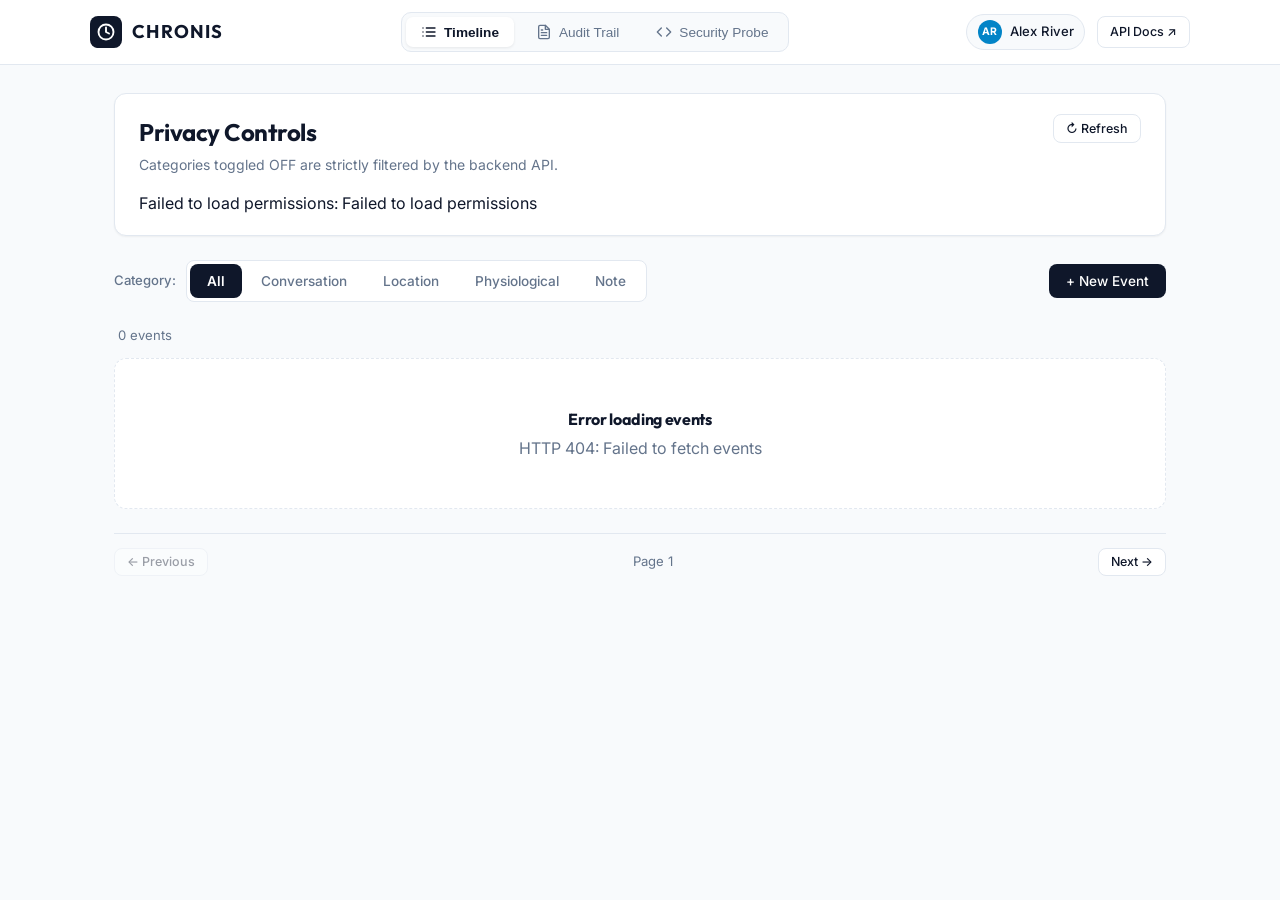
==== commit 3fa0f445: "feat(ui): redesign with clean minimalist light theme and multi-page nav tabs" ====
--- a/frontend/index.html
+++ b/frontend/index.html
@@ -6,171 +6,153 @@
   <title>Chronis • Privacy-Aware Memory Timeline</title>
   <link rel="preconnect" href="https://fonts.googleapis.com">
   <link rel="preconnect" href="https://fonts.gstatic.com" crossorigin>
-  <link href="https://fonts.googleapis.com/css2?family=Inter:wght@300;400;500;600;700&family=Outfit:wght@500;600;700&family=JetBrains+Mono:wght@400;500;600&display=swap" rel="stylesheet">
+  <link href="https://fonts.googleapis.com/css2?family=Inter:wght@400;500;600;700&family=Outfit:wght@500;600;700&family=JetBrains+Mono:wght@400;500&display=swap" rel="stylesheet">
   <link rel="stylesheet" href="style.css">
 </head>
 <body>
-  <!-- Ambient Background Lighting -->
-  <div class="ambient-glow glow-top"></div>
-  <div class="ambient-glow glow-right"></div>
-
   <!-- Header -->
   <header class="navbar">
     <div class="nav-container">
       <div class="brand">
         <div class="logo-mark">
-          <svg width="20" height="20" viewBox="0 0 24 24" fill="none" stroke="currentColor" stroke-width="2.5" stroke-linecap="round" stroke-linejoin="round">
-            <polygon points="13 2 3 14 12 14 11 22 21 10 12 10 13 2"></polygon>
+          <svg width="18" height="18" viewBox="0 0 24 24" fill="none" stroke="currentColor" stroke-width="2.5" stroke-linecap="round" stroke-linejoin="round">
+            <circle cx="12" cy="12" r="10"></circle>
+            <polyline points="12 6 12 12 16 14"></polyline>
           </svg>
         </div>
         <div class="brand-text">
           <h1>CHRONIS</h1>
-          <span class="subtext">Privacy-Aware Memory Timeline</span>
         </div>
       </div>
-      
+
+      <!-- Navigation Tabs -->
+      <nav class="nav-links">
+        <button class="nav-tab active" data-view="timeline">
+          <svg width="16" height="16" viewBox="0 0 24 24" fill="none" stroke="currentColor" stroke-width="2" stroke-linecap="round" stroke-linejoin="round"><line x1="8" y1="6" x2="21" y2="6"></line><line x1="8" y1="12" x2="21" y2="12"></line><line x1="8" y1="18" x2="21" y2="18"></line><line x1="3" y1="6" x2="3.01" y2="6"></line><line x1="3" y1="12" x2="3.01" y2="12"></line><line x1="3" y1="18" x2="3.01" y2="18"></line></svg>
+          Timeline
+        </button>
+        <button class="nav-tab" data-view="audit">
+          <svg width="16" height="16" viewBox="0 0 24 24" fill="none" stroke="currentColor" stroke-width="2" stroke-linecap="round" stroke-linejoin="round"><path d="M14 2H6a2 2 0 0 0-2 2v16a2 2 0 0 0 2 2h12a2 2 0 0 0 2-2V8z"></path><polyline points="14 2 14 8 20 8"></polyline><line x1="16" y1="13" x2="8" y2="13"></line><line x1="16" y1="17" x2="8" y2="17"></line><polyline points="10 9 9 9 8 9"></polyline></svg>
+          Audit Trail
+        </button>
+        <button class="nav-tab" data-view="probe">
+          <svg width="16" height="16" viewBox="0 0 24 24" fill="none" stroke="currentColor" stroke-width="2" stroke-linecap="round" stroke-linejoin="round"><polyline points="16 18 22 12 16 6"></polyline><polyline points="8 6 2 12 8 18"></polyline></svg>
+          Security Probe
+        </button>
+      </nav>
+
       <div class="nav-actions">
-        <div class="status-indicator">
-          <span class="pulse-dot"></span>
-          <span class="status-text">Backend Protected</span>
-        </div>
         <div class="user-chip">
           <div class="avatar">AR</div>
-          <div class="user-info">
-            <span class="user-name">Alex River</span>
-            <span class="user-id">Demo User #1</span>
-          </div>
+          <span class="user-name">Alex River</span>
         </div>
-        <a href="/docs" target="_blank" class="btn btn-secondary btn-sm" title="Open Interactive OpenAPI Swagger Docs">
-          <span>Swagger Docs ↗</span>
-        </a>
-        <a href="/redoc" target="_blank" class="btn btn-outline btn-sm" title="Open ReDoc API Reference">
-          <span>ReDoc ↗</span>
+        <a href="/docs" target="_blank" class="btn btn-secondary btn-sm" title="Open Interactive API Docs">
+          <span>API Docs ↗</span>
         </a>
       </div>
     </div>
   </header>
 
   <main class="main-container">
-    <!-- Privacy Control Banner (Core Requirement) -->
-    <section class="card privacy-banner">
-      <div class="section-header">
-        <div class="header-title-group">
-          <div class="shield-icon">
-            <svg width="20" height="20" viewBox="0 0 24 24" fill="none" stroke="currentColor" stroke-width="2" stroke-linecap="round" stroke-linejoin="round">
-              <path d="M12 22s8-4 8-10V5l-8-3-8 3v7c0 6 8 10 8 10z"></path>
-            </svg>
+    <!-- VIEW 1: TIMELINE (HOME) -->
+    <div id="view-timeline" class="view-panel active">
+      <!-- Privacy Control Banner -->
+      <section class="card privacy-banner">
+        <div class="section-header">
+          <div>
+            <h2>Privacy Controls</h2>
+            <p class="section-desc">Categories toggled OFF are strictly filtered by the backend API.</p>
           </div>
-          <div>
-            <h2>Privacy Controls <span class="badge-core">Backend Enforced</span></h2>
-            <p class="section-desc">If a category is toggled <strong>OFF</strong>, the backend strictly omits it from query results. Direct resource access returns <code class="code-pill">403 Forbidden</code>.</p>
-          </div>
-        </div>
-        <button id="refreshAllBtn" class="btn btn-outline btn-sm" title="Refresh all data">
-          <svg width="14" height="14" viewBox="0 0 24 24" fill="none" stroke="currentColor" stroke-width="2" stroke-linecap="round" stroke-linejoin="round"><polyline points="23 4 23 10 17 10"></polyline><polyline points="1 20 1 14 7 14"></polyline><path d="M3.51 9a9 9 0 0 1 14.85-3.36L23 10M1 14l4.64 4.36A9 9 0 0 0 20.49 15"></path></svg>
-          <span>Refresh</span>
-        </button>
-      </div>
-
-      <div class="toggles-grid" id="permissionsGrid">
-        <div class="toggle-placeholder">Loading privacy controls...</div>
-      </div>
-    </section>
-
-    <!-- Main Grid: Timeline & Controls (Left) vs Audit Log (Right) -->
-    <div class="workspace-grid">
-      <!-- Left Column: Timeline & Creation -->
-      <section class="left-pane">
-        <!-- Timeline Controls & Filters -->
-        <div class="card timeline-header-card">
-          <div class="filter-bar">
-            <div class="filter-group">
-              <span class="filter-label">Filter Category:</span>
-              <div class="btn-group" id="categoryFilters">
-                <button class="btn btn-filter active" data-type="all">All</button>
-                <button class="btn btn-filter" data-type="conversation">
-                  <span class="filter-dot dot-conversation"></span>Conversation
-                </button>
-                <button class="btn btn-filter" data-type="location">
-                  <span class="filter-dot dot-location"></span>Location
-                </button>
-                <button class="btn btn-filter" data-type="physiological">
-                  <span class="filter-dot dot-physiological"></span>Physiological
-                </button>
-                <button class="btn btn-filter" data-type="note">
-                  <span class="filter-dot dot-note"></span>Note
-                </button>
-              </div>
-            </div>
-            <button id="openCreateModalBtn" class="btn btn-primary">
-              <svg width="14" height="14" viewBox="0 0 24 24" fill="none" stroke="currentColor" stroke-width="2.5" stroke-linecap="round" stroke-linejoin="round"><line x1="12" y1="5" x2="12" y2="19"></line><line x1="5" y1="12" x2="19" y2="12"></line></svg>
-              <span>New Memory Event</span>
-            </button>
-          </div>
+          <button id="refreshAllBtn" class="btn btn-outline btn-sm" title="Refresh permissions and events">↻ Refresh</button>
         </div>
 
-        <!-- Direct API Privacy Probe (Demo Tool) -->
-        <div class="card probe-card">
-          <div class="probe-header">
-            <div class="probe-title-row">
-              <span class="terminal-tag">TEST HARNESS</span>
-              <span class="probe-title">API Direct Access Probe</span>
-            </div>
-            <span class="probe-desc">Attempt direct <code>GET /events/{id}</code> to prove backend authorization returns <code>403 Forbidden</code> when restricted.</span>
-          </div>
-          <div class="probe-form">
-            <div class="probe-input-wrap">
-              <span class="probe-method">GET</span>
-              <span class="probe-prefix">/events/</span>
-              <input type="number" id="probeEventId" placeholder="ID" value="1" min="1" class="probe-input">
-            </div>
-            <button id="runProbeBtn" class="btn btn-secondary btn-sm">Execute Request</button>
-          </div>
-          <div id="probeResult" class="probe-output hidden"></div>
-        </div>
-
-        <!-- Timeline Events List -->
-        <div class="timeline-container">
-          <div class="timeline-meta">
-            <h3 id="timelineHeading">Memory Timeline</h3>
-            <span class="meta-count" id="eventsCount">Loading events...</span>
-          </div>
-          
-          <div class="events-list" id="eventsList">
-            <!-- Events rendered by app.js -->
-          </div>
-          
-          <!-- Pagination -->
-          <div class="pagination-bar" id="paginationBar">
-            <button id="prevPageBtn" class="btn btn-outline btn-sm" disabled>← Previous</button>
-            <span id="pageInfo" class="page-info">Page 1</span>
-            <button id="nextPageBtn" class="btn btn-outline btn-sm">Next →</button>
-          </div>
+        <div class="toggles-grid" id="permissionsGrid">
+          <div class="toggle-placeholder">Loading privacy controls...</div>
         </div>
       </section>
 
-      <!-- Right Column: Audit Log -->
-      <aside class="right-pane">
-        <div class="card audit-card">
-          <div class="audit-header">
-            <div>
-              <div class="audit-title-row">
-                <h3>Audit Trail</h3>
-                <span class="badge-readonly">Immutable</span>
-              </div>
-              <p class="section-desc">Forensic event trail for security, compliance & privacy checks.</p>
-            </div>
-            <button id="refreshAuditBtn" class="btn btn-icon" title="Refresh Audit Log">
-              <svg width="14" height="14" viewBox="0 0 24 24" fill="none" stroke="currentColor" stroke-width="2" stroke-linecap="round" stroke-linejoin="round"><polyline points="23 4 23 10 17 10"></polyline><polyline points="1 20 1 14 7 14"></polyline><path d="M3.51 9a9 9 0 0 1 14.85-3.36L23 10M1 14l4.64 4.36A9 9 0 0 0 20.49 15"></path></svg>
-            </button>
-          </div>
-
-          <div class="audit-list" id="auditList">
-            <!-- Audit entries rendered by app.js -->
-            <div class="audit-placeholder">Loading audit trail...</div>
+      <!-- Timeline Controls -->
+      <div class="timeline-toolbar">
+        <div class="filter-group">
+          <span class="toolbar-label">Category:</span>
+          <div class="btn-group" id="categoryFilters">
+            <button class="btn btn-filter active" data-type="all">All</button>
+            <button class="btn btn-filter" data-type="conversation">Conversation</button>
+            <button class="btn btn-filter" data-type="location">Location</button>
+            <button class="btn btn-filter" data-type="physiological">Physiological</button>
+            <button class="btn btn-filter" data-type="note">Note</button>
           </div>
         </div>
-      </aside>
+        <button id="openCreateModalBtn" class="btn btn-primary">+ New Event</button>
+      </div>
+
+      <!-- Events List -->
+      <div class="timeline-container">
+        <div class="timeline-meta">
+          <span class="meta-count" id="eventsCount">Loading events...</span>
+        </div>
+        
+        <div class="events-list" id="eventsList">
+          <!-- Rendered by app.js -->
+        </div>
+
+        <!-- Pagination -->
+        <div class="pagination-bar" id="paginationBar">
+          <button id="prevPageBtn" class="btn btn-outline btn-sm" disabled>← Previous</button>
+          <span id="pageInfo" class="page-info">Page 1</span>
+          <button id="nextPageBtn" class="btn btn-outline btn-sm">Next →</button>
+        </div>
+      </div>
+    </div>
+
+    <!-- VIEW 2: AUDIT TRAIL (DEDICATED PAGE) -->
+    <div id="view-audit" class="view-panel">
+      <div class="page-header">
+        <div>
+          <h2>Audit Trail</h2>
+          <p class="section-desc">Immutable log of privacy permission toggles, queries, and security checks.</p>
+        </div>
+        <button id="refreshAuditBtn" class="btn btn-outline btn-sm">↻ Refresh Audit Log</button>
+      </div>
+
+      <div class="card audit-full-card">
+        <div class="audit-list" id="auditList">
+          <div class="audit-placeholder">Loading audit trail...</div>
+        </div>
+      </div>
+    </div>
+
+    <!-- VIEW 3: SECURITY PROBE (DEDICATED PAGE) -->
+    <div id="view-probe" class="view-panel">
+      <div class="page-header">
+        <div>
+          <h2>Security & Authorization Probe</h2>
+          <p class="section-desc">Directly test individual event retrieval to verify that disabled categories return <code>403 Forbidden</code>.</p>
+        </div>
+      </div>
+
+      <div class="card probe-full-card">
+        <div class="probe-instructions">
+          <h4>How to test:</h4>
+          <ol>
+            <li>Go to the <strong>Timeline</strong> tab and toggle off a category (e.g. <em>Location</em> or <em>Physiological</em>).</li>
+            <li>Note the ID of an event in that category (e.g. ID <code>3</code> or <code>5</code>).</li>
+            <li>Enter the Event ID below and click <strong>Execute Direct GET</strong>.</li>
+            <li>Observe the backend returning an explicit <code>403 Forbidden</code> error response.</li>
+          </ol>
+        </div>
+
+        <div class="probe-form">
+          <div class="probe-input-wrap">
+            <span class="probe-method">GET</span>
+            <span class="probe-prefix">/events/</span>
+            <input type="number" id="probeEventId" placeholder="ID" value="1" min="1" class="probe-input">
+          </div>
+          <button id="runProbeBtn" class="btn btn-primary">Execute Direct GET</button>
+        </div>
+
+        <div id="probeResult" class="probe-output hidden"></div>
+      </div>
     </div>
   </main>
 
@@ -178,32 +160,30 @@
   <div id="createModal" class="modal-overlay hidden">
     <div class="modal card">
       <div class="modal-header">
-        <h3>Record Memory Event</h3>
+        <h3>Create New Memory Event</h3>
         <button id="closeCreateModalBtn" class="modal-close">&times;</button>
       </div>
       <form id="createEventForm">
         <div class="form-group">
           <label for="eventCategory">Category</label>
-          <div class="select-wrapper">
-            <select id="eventCategory" required>
-              <option value="conversation">💬 Conversation</option>
-              <option value="location">📍 Location</option>
-              <option value="physiological">❤️ Physiological</option>
-              <option value="note">📝 Note</option>
-            </select>
-          </div>
+          <select id="eventCategory" required>
+            <option value="conversation">Conversation</option>
+            <option value="location">Location</option>
+            <option value="physiological">Physiological</option>
+            <option value="note">Note</option>
+          </select>
         </div>
         <div class="form-group">
-          <label for="eventTitle">Event Title</label>
-          <input type="text" id="eventTitle" placeholder="e.g. Heart Rate Peak or Project Architecture Discussion" required maxlength="255">
+          <label for="eventTitle">Title</label>
+          <input type="text" id="eventTitle" placeholder="e.g. Team Standup or Heart Rate Peak" required maxlength="255">
         </div>
         <div class="form-group">
-          <label for="eventContent">Telemetry / Content</label>
-          <textarea id="eventContent" rows="4" placeholder="Detail notes, transcribed speech summary, or physiological sensor data..." required></textarea>
+          <label for="eventContent">Content</label>
+          <textarea id="eventContent" rows="4" placeholder="Event notes, location ping, or speech transcription..." required></textarea>
         </div>
         <div class="modal-actions">
           <button type="button" id="cancelCreateBtn" class="btn btn-outline">Cancel</button>
-          <button type="submit" class="btn btn-primary">Save to Memory</button>
+          <button type="submit" class="btn btn-primary">Save Event</button>
         </div>
       </form>
     </div>
--- a/frontend/style.css
+++ b/frontend/style.css
@@ -1,39 +1,35 @@
 :root {
-  --bg-primary: #07090e;
-  --bg-secondary: #0c1017;
-  --bg-card: rgba(15, 23, 42, 0.75);
-  --bg-card-hover: rgba(22, 32, 56, 0.85);
-  --bg-muted: rgba(30, 41, 59, 0.65);
-  --border-subtle: rgba(255, 255, 255, 0.07);
-  --border-card: rgba(59, 130, 246, 0.15);
-  --border-focus: #3b82f6;
+  --bg-primary: #f8fafc;
+  --bg-card: #ffffff;
+  --bg-hover: #f1f5f9;
+  --bg-muted: #f8fafc;
   
-  --text-main: #f8fafc;
-  --text-muted: #94a3b8;
-  --text-dim: #64748b;
-
-  --primary: #3b82f6;
-  --primary-hover: #2563eb;
-  --primary-glow: rgba(59, 130, 246, 0.3);
-
-  --accent-conversation: #8b5cf6;
-  --accent-conversation-glow: rgba(139, 92, 246, 0.25);
-  --accent-location: #10b981;
-  --accent-location-glow: rgba(16, 185, 129, 0.25);
-  --accent-physiological: #f43f5e;
-  --accent-physiological-glow: rgba(244, 63, 94, 0.25);
-  --accent-note: #f59e0b;
-  --accent-note-glow: rgba(245, 158, 11, 0.25);
-
-  --result-allowed: #10b981;
-  --result-denied: #f43f5e;
-  --result-updated: #38bdf8;
-  --result-created: #a855f7;
-  --result-deleted: #fb923c;
+  --border: #e2e8f0;
+  --border-focus: #2563eb;
+
+  --text-main: #0f172a;
+  --text-muted: #64748b;
+  --text-dim: #94a3b8;
+
+  --primary: #2563eb;
+  --primary-hover: #1d4ed8;
+
+  --accent-conversation: #6366f1;
+  --accent-location: #0d9488;
+  --accent-physiological: #e11d48;
+  --accent-note: #d97706;
+
+  --result-allowed: #059669;
+  --result-denied: #dc2626;
+  --result-updated: #0284c7;
+  --result-created: #7c3aed;
+  --result-deleted: #ea580c;
 
   --radius-sm: 8px;
   --radius-md: 12px;
-  --radius-lg: 18px;
+  --radius-lg: 16px;
+  --shadow-sm: 0 1px 2px 0 rgba(0, 0, 0, 0.05);
+  --shadow-md: 0 4px 6px -1px rgba(0, 0, 0, 0.06), 0 2px 4px -1px rgba(0, 0, 0, 0.04);
 }
 
 * {
@@ -46,61 +42,33 @@
   font-family: 'Inter', -apple-system, BlinkMacSystemFont, sans-serif;
   background-color: var(--bg-primary);
   color: var(--text-main);
-  line-height: 1.55;
+  line-height: 1.5;
   min-height: 100vh;
-  position: relative;
-  overflow-x: hidden;
   -webkit-font-smoothing: antialiased;
 }
 
-h1, h2, h3, h4, .brand-text h1 {
+h1, h2, h3, h4 {
   font-family: 'Outfit', sans-serif;
   letter-spacing: -0.02em;
-}
-
-code, pre, .terminal-tag, .probe-method, .event-id-tag, .audit-action {
+  color: var(--text-main);
+}
+
+code, pre {
   font-family: 'JetBrains Mono', monospace;
-}
-
-/* Ambient Lighting Background */
-.ambient-glow {
-  position: fixed;
-  pointer-events: none;
-  border-radius: 50%;
-  filter: blur(120px);
-  z-index: 0;
-}
-
-.glow-top {
-  top: -100px;
-  left: 20%;
-  width: 500px;
-  height: 350px;
-  background: radial-gradient(circle, rgba(59, 130, 246, 0.12), transparent 70%);
-}
-
-.glow-right {
-  top: 30%;
-  right: -50px;
-  width: 450px;
-  height: 450px;
-  background: radial-gradient(circle, rgba(139, 92, 246, 0.09), transparent 70%);
 }
 
 /* Navbar */
 .navbar {
-  background-color: rgba(11, 16, 26, 0.75);
-  backdrop-filter: blur(20px);
-  -webkit-backdrop-filter: blur(20px);
-  border-bottom: 1px solid var(--border-subtle);
+  background: #ffffff;
+  border-bottom: 1px solid var(--border);
   position: sticky;
   top: 0;
   z-index: 100;
-  padding: 0.85rem 2rem;
+  padding: 0.75rem 2rem;
 }
 
 .nav-container {
-  max-width: 1440px;
+  max-width: 1100px;
   margin: 0 auto;
   display: flex;
   justify-content: space-between;
@@ -110,299 +78,207 @@
 .brand {
   display: flex;
   align-items: center;
-  gap: 0.85rem;
+  gap: 0.65rem;
 }
 
 .logo-mark {
-  width: 38px;
-  height: 38px;
-  background: linear-gradient(135deg, #3b82f6 0%, #8b5cf6 100%);
+  width: 32px;
+  height: 32px;
+  background: var(--text-main);
   border-radius: var(--radius-sm);
   display: flex;
   align-items: center;
   justify-content: center;
   color: white;
-  box-shadow: 0 4px 14px rgba(59, 130, 246, 0.35);
 }
 
 .brand-text h1 {
-  font-size: 1.25rem;
+  font-size: 1.15rem;
   font-weight: 700;
-  letter-spacing: 0.08em;
-  background: linear-gradient(180deg, #ffffff 30%, #94a3b8 100%);
-  -webkit-background-clip: text;
-  -webkit-text-fill-color: transparent;
-}
-
-.brand-text .subtext {
-  font-size: 0.72rem;
-  color: var(--text-dim);
+  letter-spacing: 0.06em;
+}
+
+.nav-links {
+  display: flex;
+  align-items: center;
+  gap: 0.4rem;
+  background: var(--bg-primary);
+  padding: 4px;
+  border-radius: 10px;
+  border: 1px solid var(--border);
+}
+
+.nav-tab {
+  background: transparent;
+  border: none;
+  padding: 0.45rem 0.95rem;
+  border-radius: 7px;
+  font-size: 0.85rem;
   font-weight: 500;
-  letter-spacing: 0.03em;
-  text-transform: uppercase;
+  color: var(--text-muted);
+  cursor: pointer;
+  display: flex;
+  align-items: center;
+  gap: 0.45rem;
+  transition: all 0.15s ease;
+}
+
+.nav-tab:hover {
+  color: var(--text-main);
+}
+
+.nav-tab.active {
+  background: #ffffff;
+  color: var(--text-main);
+  font-weight: 600;
+  box-shadow: 0 1px 3px rgba(0, 0, 0, 0.08);
 }
 
 .nav-actions {
   display: flex;
   align-items: center;
-  gap: 0.9rem;
-}
-
-.status-indicator {
-  display: flex;
-  align-items: center;
-  gap: 0.45rem;
-  background: rgba(16, 185, 129, 0.08);
-  border: 1px solid rgba(16, 185, 129, 0.25);
+  gap: 0.75rem;
+}
+
+.user-chip {
+  display: flex;
+  align-items: center;
+  gap: 0.5rem;
   padding: 0.3rem 0.65rem;
+  background: var(--bg-primary);
+  border: 1px solid var(--border);
   border-radius: 9999px;
-  font-size: 0.72rem;
-  color: #34d399;
+}
+
+.user-chip .avatar {
+  width: 24px;
+  height: 24px;
+  background: #0284c7;
+  color: white;
+  border-radius: 50%;
+  font-size: 0.65rem;
+  font-weight: 700;
+  display: flex;
+  align-items: center;
+  justify-content: center;
+}
+
+.user-name {
+  font-size: 0.82rem;
   font-weight: 500;
-}
-
-.pulse-dot {
-  width: 7px;
-  height: 7px;
-  background-color: #10b981;
-  border-radius: 50%;
-  box-shadow: 0 0 8px #10b981;
-  animation: pulse 2s infinite ease-in-out;
-}
-
-@keyframes pulse {
-  0%, 100% { opacity: 1; transform: scale(1); }
-  50% { opacity: 0.4; transform: scale(0.85); }
-}
-
-.user-chip {
-  display: flex;
-  align-items: center;
-  gap: 0.6rem;
-  background: var(--bg-muted);
-  padding: 0.35rem 0.8rem;
-  border-radius: 9999px;
-  border: 1px solid var(--border-subtle);
-}
-
-.user-chip .avatar {
-  width: 26px;
-  height: 26px;
-  border-radius: 50%;
-  background: linear-gradient(135deg, #2563eb, #1d4ed8);
-  font-size: 0.68rem;
-  font-weight: 700;
-  display: flex;
-  align-items: center;
-  justify-content: center;
-  color: white;
-}
-
-.user-info {
-  display: flex;
-  flex-direction: column;
-}
-
-.user-name {
-  font-size: 0.8rem;
-  font-weight: 600;
-  line-height: 1.1;
-}
-
-.user-id {
-  font-size: 0.68rem;
-  color: var(--text-dim);
 }
 
 /* Layout */
 .main-container {
-  max-width: 1440px;
+  max-width: 1100px;
   margin: 1.75rem auto;
-  padding: 0 2rem 4rem;
-  display: flex;
-  flex-direction: column;
-  gap: 1.75rem;
-  position: relative;
-  z-index: 1;
+  padding: 0 1.5rem 4rem;
+}
+
+.view-panel {
+  display: none;
+}
+
+.view-panel.active {
+  display: block;
 }
 
 .card {
   background: var(--bg-card);
-  backdrop-filter: blur(16px);
-  -webkit-backdrop-filter: blur(16px);
-  border: 1px solid var(--border-subtle);
+  border: 1px solid var(--border);
   border-radius: var(--radius-md);
-  padding: 1.35rem;
-  box-shadow: 0 10px 30px -10px rgba(0, 0, 0, 0.5);
-  transition: border-color 0.2s ease, box-shadow 0.2s ease;
-}
-
-.card:hover {
-  border-color: rgba(255, 255, 255, 0.12);
+  padding: 1.25rem 1.5rem;
+  box-shadow: var(--shadow-sm);
+}
+
+.page-header {
+  display: flex;
+  justify-content: space-between;
+  align-items: center;
+  margin-bottom: 1.25rem;
 }
 
 .section-header {
   display: flex;
   justify-content: space-between;
   align-items: flex-start;
-  margin-bottom: 1.1rem;
-}
-
-.header-title-group {
-  display: flex;
-  align-items: flex-start;
-  gap: 0.85rem;
-}
-
-.shield-icon {
-  width: 36px;
-  height: 36px;
-  background: rgba(59, 130, 246, 0.12);
-  border: 1px solid rgba(59, 130, 246, 0.3);
-  border-radius: var(--radius-sm);
-  display: flex;
-  align-items: center;
-  justify-content: center;
-  color: #60a5fa;
-  flex-shrink: 0;
+  margin-bottom: 1rem;
 }
 
 .section-desc {
   color: var(--text-muted);
-  font-size: 0.86rem;
-  margin-top: 0.25rem;
-  line-height: 1.5;
-}
-
-.code-pill {
-  background: rgba(239, 68, 68, 0.15);
-  color: #fca5a5;
-  border: 1px solid rgba(239, 68, 68, 0.3);
-  padding: 0.1rem 0.4rem;
-  border-radius: 4px;
-  font-size: 0.78rem;
+  font-size: 0.875rem;
+  margin-top: 0.2rem;
 }
 
 /* Privacy Controls Banner */
 .privacy-banner {
-  background: linear-gradient(180deg, rgba(17, 24, 39, 0.9) 0%, rgba(11, 16, 26, 0.95) 100%);
-  border: 1px solid rgba(59, 130, 246, 0.2);
-  position: relative;
-  overflow: hidden;
-}
-
-.privacy-banner::after {
-  content: "";
-  position: absolute;
-  top: 0; left: 0; right: 0;
-  height: 1px;
-  background: linear-gradient(90deg, transparent, rgba(59, 130, 246, 0.6), transparent);
-}
-
-.badge-core {
-  font-size: 0.68rem;
-  font-family: 'JetBrains Mono', monospace;
-  background: rgba(16, 185, 129, 0.15);
-  color: #34d399;
-  border: 1px solid rgba(16, 185, 129, 0.4);
-  padding: 0.2rem 0.55rem;
-  border-radius: 9999px;
-  vertical-align: middle;
-  margin-left: 0.6rem;
-  letter-spacing: 0.04em;
-  text-transform: uppercase;
-  font-weight: 600;
-}
-
-.badge-readonly {
-  font-size: 0.65rem;
-  font-family: 'JetBrains Mono', monospace;
-  background: rgba(148, 163, 184, 0.12);
-  color: #cbd5e1;
-  border: 1px solid rgba(148, 163, 184, 0.25);
-  padding: 0.18rem 0.5rem;
-  border-radius: 9999px;
-  vertical-align: middle;
-  text-transform: uppercase;
+  margin-bottom: 1.5rem;
 }
 
 .toggles-grid {
   display: grid;
-  grid-template-columns: repeat(auto-fit, minmax(260px, 1fr));
-  gap: 1.1rem;
-  margin-top: 1.1rem;
+  grid-template-columns: repeat(auto-fit, minmax(220px, 1fr));
+  gap: 0.85rem;
+  margin-top: 0.75rem;
 }
 
 .toggle-card {
-  background: rgba(17, 24, 39, 0.6);
-  border: 1px solid var(--border-subtle);
-  border-radius: var(--radius-sm);
-  padding: 1rem 1.15rem;
-  display: flex;
-  align-items: center;
-  justify-content: space-between;
-  transition: all 0.25s cubic-bezier(0.4, 0, 0.2, 1);
-  position: relative;
-}
-
-.toggle-card:hover {
-  background: rgba(22, 32, 53, 0.8);
-  border-color: rgba(255, 255, 255, 0.15);
-  transform: translateY(-1px);
+  background: var(--bg-primary);
+  border: 1px solid var(--border);
+  border-radius: var(--radius-sm);
+  padding: 0.85rem 1rem;
+  display: flex;
+  align-items: center;
+  justify-content: space-between;
+  transition: all 0.15s ease;
 }
 
 .toggle-card.disabled-category {
-  opacity: 0.55;
-  background: rgba(20, 15, 20, 0.5);
-  border-color: rgba(239, 68, 68, 0.2);
+  opacity: 0.6;
+  background: #f1f5f9;
 }
 
 .toggle-info {
   display: flex;
   align-items: center;
-  gap: 0.85rem;
+  gap: 0.75rem;
 }
 
 .category-icon {
-  width: 38px;
-  height: 38px;
+  width: 32px;
+  height: 32px;
   border-radius: var(--radius-sm);
   display: flex;
   align-items: center;
   justify-content: center;
-  font-size: 1.15rem;
-  transition: transform 0.2s ease;
-}
-
-.cat-conversation { background: rgba(139, 92, 246, 0.15); color: var(--accent-conversation); border: 1px solid rgba(139, 92, 246, 0.35); box-shadow: 0 0 16px var(--accent-conversation-glow); }
-.cat-location { background: rgba(16, 185, 129, 0.15); color: var(--accent-location); border: 1px solid rgba(16, 185, 129, 0.35); box-shadow: 0 0 16px var(--accent-location-glow); }
-.cat-physiological { background: rgba(244, 63, 94, 0.15); color: var(--accent-physiological); border: 1px solid rgba(244, 63, 94, 0.35); box-shadow: 0 0 16px var(--accent-physiological-glow); }
-.cat-note { background: rgba(245, 158, 11, 0.15); color: var(--accent-note); border: 1px solid rgba(245, 158, 11, 0.35); box-shadow: 0 0 16px var(--accent-note-glow); }
+  font-size: 1rem;
+}
+
+.cat-conversation { background: #eef2ff; color: var(--accent-conversation); }
+.cat-location { background: #f0fdfa; color: var(--accent-location); }
+.cat-physiological { background: #fff1f2; color: var(--accent-physiological); }
+.cat-note { background: #fffbeb; color: var(--accent-note); }
 
 .toggle-name {
-  font-family: 'Outfit', sans-serif;
+  font-size: 0.9rem;
   font-weight: 600;
-  font-size: 0.95rem;
-  letter-spacing: -0.01em;
 }
 
 .toggle-status-text {
-  font-size: 0.74rem;
-  color: var(--text-dim);
-  display: flex;
-  align-items: center;
-  gap: 0.35rem;
-}
-
-.toggle-status-text.active { color: #34d399; }
-.toggle-status-text.blocked { color: #f87171; }
+  font-size: 0.72rem;
+  color: var(--text-muted);
+}
+
+.toggle-status-text.active { color: #059669; }
+.toggle-status-text.blocked { color: #dc2626; }
 
 /* Switch Toggle Component */
 .switch {
   position: relative;
   display: inline-block;
-  width: 48px;
-  height: 26px;
+  width: 44px;
+  height: 24px;
   flex-shrink: 0;
 }
 
@@ -416,10 +292,9 @@
   position: absolute;
   cursor: pointer;
   top: 0; left: 0; right: 0; bottom: 0;
-  background-color: #334155;
-  transition: .25s cubic-bezier(0.4, 0, 0.2, 1);
-  border-radius: 26px;
-  border: 1px solid rgba(255, 255, 255, 0.1);
+  background-color: #cbd5e1;
+  transition: .2s ease;
+  border-radius: 24px;
 }
 
 .slider:before {
@@ -429,69 +304,47 @@
   width: 18px;
   left: 3px;
   bottom: 3px;
-  background-color: #ffffff;
-  transition: .25s cubic-bezier(0.4, 0, 0.2, 1);
+  background-color: white;
+  transition: .2s ease;
   border-radius: 50%;
-  box-shadow: 0 2px 4px rgba(0, 0, 0, 0.3);
+  box-shadow: 0 1px 3px rgba(0, 0, 0, 0.2);
 }
 
 input:checked + .slider {
   background-color: #10b981;
-  box-shadow: 0 0 12px rgba(16, 185, 129, 0.45);
 }
 
 input:checked + .slider:before {
-  transform: translateX(22px);
-}
-
-/* Main Grid Workspace */
-.workspace-grid {
-  display: grid;
-  grid-template-columns: 1fr 440px;
-  gap: 1.75rem;
-  align-items: start;
-}
-
-@media (max-width: 1100px) {
-  .workspace-grid {
-    grid-template-columns: 1fr;
-  }
-}
-
-/* Filter Bar */
-.timeline-header-card {
-  margin-bottom: 1.25rem;
-  padding: 0.9rem 1.25rem;
-}
-
-.filter-bar {
+  transform: translateX(20px);
+}
+
+/* Timeline Toolbar */
+.timeline-toolbar {
   display: flex;
   justify-content: space-between;
   align-items: center;
   flex-wrap: wrap;
   gap: 1rem;
+  margin-bottom: 1.25rem;
 }
 
 .filter-group {
   display: flex;
   align-items: center;
-  gap: 0.75rem;
-  flex-wrap: wrap;
-}
-
-.filter-label {
-  font-size: 0.8rem;
-  color: var(--text-dim);
+  gap: 0.65rem;
+}
+
+.toolbar-label {
+  font-size: 0.82rem;
   font-weight: 500;
-  text-transform: uppercase;
-  letter-spacing: 0.05em;
+  color: var(--text-muted);
 }
 
 .btn-group {
   display: flex;
-  background: rgba(15, 23, 42, 0.9);
-  border-radius: var(--radius-sm);
-  border: 1px solid var(--border-subtle);
+  background: white;
+  border: 1px solid var(--border);
+  border-radius: var(--radius-sm);
   padding: 3px;
   gap: 2px;
 }
@@ -500,207 +353,59 @@
   background: transparent;
   border: none;
   color: var(--text-muted);
-  padding: 0.35rem 0.85rem;
+  padding: 0.35rem 0.75rem;
   border-radius: 6px;
   font-size: 0.8rem;
   font-weight: 500;
   cursor: pointer;
-  transition: all 0.18s ease;
-  display: flex;
-  align-items: center;
-  gap: 0.45rem;
+  transition: all 0.15s ease;
 }
 
 .btn-filter:hover {
+  color: var(--text-main);
+  background: var(--bg-hover);
+}
+
+.btn-filter.active {
+  background: var(--text-main);
   color: white;
-  background: rgba(255, 255, 255, 0.05);
-}
-
-.btn-filter.active {
-  background: var(--primary);
-  color: white;
-  box-shadow: 0 2px 8px var(--primary-glow);
   font-weight: 600;
 }
 
-.filter-dot {
-  width: 6px;
-  height: 6px;
-  border-radius: 50%;
-  display: inline-block;
-}
-
-.dot-conversation { background: var(--accent-conversation); }
-.dot-location { background: var(--accent-location); }
-.dot-physiological { background: var(--accent-physiological); }
-.dot-note { background: var(--accent-note); }
-
-/* Probe Card */
-.probe-card {
-  margin-bottom: 1.25rem;
-  background: rgba(13, 20, 36, 0.85);
-  border: 1px dashed rgba(59, 130, 246, 0.3);
-}
-
-.probe-header {
-  margin-bottom: 0.85rem;
-}
-
-.probe-title-row {
-  display: flex;
-  align-items: center;
-  gap: 0.6rem;
-  margin-bottom: 0.25rem;
-}
-
-.terminal-tag {
-  font-size: 0.64rem;
-  font-weight: 700;
-  background: rgba(59, 130, 246, 0.15);
-  color: #60a5fa;
-  border: 1px solid rgba(59, 130, 246, 0.3);
-  padding: 0.1rem 0.4rem;
-  border-radius: 4px;
-}
-
-.probe-title {
-  font-size: 0.92rem;
-  font-weight: 600;
-  font-family: 'Outfit', sans-serif;
-}
-
-.probe-desc {
-  font-size: 0.78rem;
-  color: var(--text-dim);
-}
-
-.probe-form {
-  display: flex;
-  gap: 0.75rem;
-  align-items: center;
-}
-
-.probe-input-wrap {
-  display: flex;
-  align-items: center;
-  background: rgba(7, 10, 18, 0.9);
-  border: 1px solid var(--border-subtle);
-  border-radius: var(--radius-sm);
-  padding: 0 0.5rem 0 0.75rem;
-}
-
-.probe-method {
-  font-size: 0.72rem;
-  font-weight: 700;
-  color: #38bdf8;
-  margin-right: 0.4rem;
-}
-
-.probe-prefix {
-  font-size: 0.8rem;
-  color: var(--text-dim);
-  font-family: 'JetBrains Mono', monospace;
-}
-
-.probe-input {
-  background: transparent;
-  border: none;
-  width: 70px;
-  padding: 0.45rem 0.4rem;
-  font-family: 'JetBrains Mono', monospace;
-  font-size: 0.85rem;
-  color: white;
-}
-
-.probe-input:focus {
-  outline: none;
-}
-
-.probe-output {
-  margin-top: 0.9rem;
-  padding: 0.75rem 1rem;
-  border-radius: var(--radius-sm);
-  font-family: 'JetBrains Mono', monospace;
-  font-size: 0.8rem;
-  line-height: 1.5;
-  animation: fadeIn 0.2s ease-in;
-}
-
-@keyframes fadeIn {
-  from { opacity: 0; transform: translateY(-4px); }
-  to { opacity: 1; transform: translateY(0); }
-}
-
-.probe-output.denied {
-  background: rgba(239, 68, 68, 0.12);
-  border: 1px solid rgba(239, 68, 68, 0.4);
-  color: #fca5a5;
-}
-
-.probe-output.allowed {
-  background: rgba(16, 185, 129, 0.12);
-  border: 1px solid rgba(16, 185, 129, 0.4);
-  color: #86efac;
-}
-
-/* Timeline Stream */
+/* Timeline Events List */
 .timeline-meta {
-  display: flex;
-  justify-content: space-between;
-  align-items: center;
-  margin-bottom: 0.85rem;
+  margin-bottom: 0.75rem;
   padding: 0 0.25rem;
-}
-
-.timeline-meta h3 {
-  font-size: 1.15rem;
-  font-weight: 600;
 }
 
 .meta-count {
   font-size: 0.82rem;
-  color: var(--text-dim);
-  font-family: 'JetBrains Mono', monospace;
+  color: var(--text-muted);
 }
 
 .events-list {
   display: flex;
   flex-direction: column;
-  gap: 0.9rem;
-  position: relative;
+  gap: 0.85rem;
 }
 
 .event-card {
-  background: var(--bg-card);
-  border: 1px solid var(--border-subtle);
+  background: white;
+  border: 1px solid var(--border);
   border-radius: var(--radius-md);
-  padding: 1.25rem;
+  padding: 1.15rem 1.4rem;
   display: flex;
   flex-direction: column;
-  gap: 0.6rem;
-  transition: all 0.2s ease;
-  position: relative;
-  overflow: hidden;
+  gap: 0.45rem;
+  box-shadow: var(--shadow-sm);
+  transition: transform 0.15s ease, box-shadow 0.15s ease, border-color 0.15s ease;
 }
 
 .event-card:hover {
-  border-color: rgba(255, 255, 255, 0.18);
-  background: var(--bg-card-hover);
-  transform: translateY(-2px);
-  box-shadow: 0 12px 28px -8px rgba(0, 0, 0, 0.6);
-}
-
-.event-card::before {
-  content: "";
-  position: absolute;
-  left: 0; top: 0; bottom: 0;
-  width: 4px;
-}
-
-.event-card[data-type="conversation"]::before { background: var(--accent-conversation); box-shadow: 0 0 10px var(--accent-conversation); }
-.event-card[data-type="location"]::before { background: var(--accent-location); box-shadow: 0 0 10px var(--accent-location); }
-.event-card[data-type="physiological"]::before { background: var(--accent-physiological); box-shadow: 0 0 10px var(--accent-physiological); }
-.event-card[data-type="note"]::before { background: var(--accent-note); box-shadow: 0 0 10px var(--accent-note); }
+  border-color: #cbd5e1;
+  box-shadow: var(--shadow-md);
+  transform: translateY(-1px);
+}
 
 .event-top {
   display: flex;
@@ -714,33 +419,30 @@
   padding: 0.2rem 0.6rem;
   border-radius: 9999px;
   text-transform: capitalize;
-  display: flex;
+  display: inline-flex;
   align-items: center;
   gap: 0.35rem;
-  letter-spacing: 0.02em;
-}
-
-.badge-conversation { background: rgba(139, 92, 246, 0.15); color: #c4b5fd; border: 1px solid rgba(139, 92, 246, 0.3); }
-.badge-location { background: rgba(16, 185, 129, 0.15); color: #6ee7b7; border: 1px solid rgba(16, 185, 129, 0.3); }
-.badge-physiological { background: rgba(244, 63, 94, 0.15); color: #fca5a5; border: 1px solid rgba(244, 63, 94, 0.3); }
-.badge-note { background: rgba(245, 158, 11, 0.15); color: #fde68a; border: 1px solid rgba(245, 158, 11, 0.3); }
+}
+
+.badge-conversation { background: #eef2ff; color: #4f46e5; border: 1px solid #c7d2fe; }
+.badge-location { background: #f0fdfa; color: #0d9488; border: 1px solid #99f6e4; }
+.badge-physiological { background: #fff1f2; color: #e11d48; border: 1px solid #fecdd3; }
+.badge-note { background: #fffbeb; color: #d97706; border: 1px solid #fde68a; }
 
 .event-time {
-  font-size: 0.76rem;
-  color: var(--text-dim);
-  font-family: 'JetBrains Mono', monospace;
+  font-size: 0.75rem;
+  color: var(--text-muted);
 }
 
 .event-title {
-  font-size: 1.05rem;
+  font-size: 1rem;
   font-weight: 600;
   color: var(--text-main);
-  letter-spacing: -0.01em;
 }
 
 .event-content {
   font-size: 0.88rem;
-  color: var(--text-muted);
+  color: #475569;
   line-height: 1.55;
 }
 
@@ -749,8 +451,8 @@
   justify-content: space-between;
   align-items: center;
   margin-top: 0.35rem;
-  padding-top: 0.5rem;
-  border-top: 1px solid rgba(255, 255, 255, 0.05);
+  padding-top: 0.4rem;
+  border-top: 1px solid #f1f5f9;
 }
 
 .event-id-tag {
@@ -760,34 +462,32 @@
 
 .btn-delete {
   background: transparent;
-  border: 1px solid transparent;
-  color: #f87171;
+  border: none;
+  color: #ef4444;
   font-size: 0.75rem;
   font-weight: 500;
   cursor: pointer;
-  padding: 0.25rem 0.6rem;
+  padding: 0.2rem 0.5rem;
   border-radius: var(--radius-sm);
   transition: all 0.15s ease;
 }
 
 .btn-delete:hover {
-  background: rgba(239, 68, 68, 0.15);
-  border-color: rgba(239, 68, 68, 0.3);
+  background: #fee2e2;
 }
 
 .empty-timeline {
-  padding: 3.5rem 2rem;
+  padding: 3rem 1.5rem;
   text-align: center;
-  background: rgba(15, 23, 42, 0.5);
-  border: 1px dashed var(--border-subtle);
+  background: white;
+  border: 1px dashed var(--border);
   border-radius: var(--radius-md);
   color: var(--text-muted);
 }
 
 .empty-timeline h4 {
-  font-size: 1.1rem;
-  margin-bottom: 0.5rem;
-  color: var(--text-main);
+  font-size: 1rem;
+  margin-bottom: 0.35rem;
 }
 
 /* Pagination */
@@ -796,115 +496,181 @@
   justify-content: space-between;
   align-items: center;
   margin-top: 1.5rem;
-  padding-top: 0.9rem;
-  border-top: 1px solid var(--border-subtle);
+  padding-top: 0.85rem;
+  border-top: 1px solid var(--border);
 }
 
 .page-info {
   font-size: 0.82rem;
-  color: var(--text-dim);
-  font-family: 'JetBrains Mono', monospace;
-}
-
-/* Audit Log (Right Pane) */
-.audit-card {
-  position: sticky;
-  top: 5.5rem;
-  max-height: calc(100vh - 7rem);
+  color: var(--text-muted);
+}
+
+/* View 2: Audit Trail Page */
+.audit-full-card {
+  padding: 0;
+  overflow: hidden;
+}
+
+.audit-list {
   display: flex;
   flex-direction: column;
 }
 
-.audit-header {
-  display: flex;
-  justify-content: space-between;
-  align-items: flex-start;
-  margin-bottom: 1rem;
-  padding-bottom: 0.75rem;
-  border-bottom: 1px solid var(--border-subtle);
-}
-
-.audit-title-row {
-  display: flex;
-  align-items: center;
-  gap: 0.6rem;
-}
-
-.audit-title-row h3 {
-  font-size: 1.15rem;
+.audit-entry {
+  padding: 0.85rem 1.25rem;
+  border-bottom: 1px solid var(--border);
+  display: flex;
+  justify-content: space-between;
+  align-items: center;
+  font-size: 0.82rem;
+  transition: background 0.15s ease;
+}
+
+.audit-entry:last-child {
+  border-bottom: none;
+}
+
+.audit-entry:hover {
+  background: var(--bg-primary);
+}
+
+.audit-entry-left {
+  display: flex;
+  align-items: center;
+  gap: 0.85rem;
+}
+
+.audit-action {
   font-weight: 600;
-}
-
-.audit-list {
-  overflow-y: auto;
+  font-size: 0.8rem;
+  color: var(--text-main);
+}
+
+.audit-type-tag {
+  font-size: 0.72rem;
+  color: var(--text-muted);
+  background: #f1f5f9;
+  padding: 0.15rem 0.45rem;
+  border-radius: 4px;
+}
+
+.audit-entry-right {
+  display: flex;
+  align-items: center;
+  gap: 1rem;
+}
+
+.audit-result {
+  font-size: 0.68rem;
+  font-weight: 700;
+  padding: 0.15rem 0.5rem;
+  border-radius: 9999px;
+  text-transform: uppercase;
+  letter-spacing: 0.03em;
+}
+
+.res-allowed { background: #d1fae5; color: #047857; }
+.res-denied { background: #fee2e2; color: #b91c1c; }
+.res-updated { background: #e0f2fe; color: #0369a1; }
+.res-created { background: #f3e8ff; color: #6b21a8; }
+.res-deleted { background: #ffedd5; color: #c2410c; }
+
+.audit-time {
+  font-size: 0.74rem;
+  color: var(--text-muted);
+}
+
+.audit-placeholder {
+  padding: 2.5rem 1rem;
+  text-align: center;
+  color: var(--text-muted);
+}
+
+/* View 3: Probe Page */
+.probe-full-card {
   display: flex;
   flex-direction: column;
-  gap: 0.6rem;
-  padding-right: 0.35rem;
-}
-
-.audit-list::-webkit-scrollbar {
-  width: 5px;
-}
-
-.audit-list::-webkit-scrollbar-track {
-  background: transparent;
-}
-
-.audit-list::-webkit-scrollbar-thumb {
-  background: #334155;
-  border-radius: 4px;
-}
-
-.audit-entry {
-  background: rgba(17, 24, 39, 0.7);
-  border: 1px solid var(--border-subtle);
-  border-radius: var(--radius-sm);
-  padding: 0.75rem 0.9rem;
-  font-size: 0.78rem;
+  gap: 1.5rem;
+}
+
+.probe-instructions {
+  background: var(--bg-primary);
+  border: 1px solid var(--border);
+  border-radius: var(--radius-sm);
+  padding: 1rem 1.25rem;
+  font-size: 0.85rem;
+  color: #334155;
+}
+
+.probe-instructions h4 {
+  font-size: 0.95rem;
+  margin-bottom: 0.5rem;
+}
+
+.probe-instructions ol {
+  padding-left: 1.25rem;
   display: flex;
   flex-direction: column;
   gap: 0.35rem;
-  transition: border-color 0.15s ease;
-}
-
-.audit-entry:hover {
-  border-color: rgba(255, 255, 255, 0.15);
-}
-
-.audit-entry-top {
-  display: flex;
-  justify-content: space-between;
-  align-items: center;
-}
-
-.audit-action {
-  font-weight: 600;
-  font-size: 0.76rem;
-  letter-spacing: -0.01em;
-}
-
-.audit-result {
-  font-size: 0.66rem;
+}
+
+.probe-form {
+  display: flex;
+  gap: 0.75rem;
+  align-items: center;
+}
+
+.probe-input-wrap {
+  display: flex;
+  align-items: center;
+  background: white;
+  border: 1px solid var(--border);
+  border-radius: var(--radius-sm);
+  padding: 0 0.75rem;
+}
+
+.probe-method {
+  font-size: 0.78rem;
   font-weight: 700;
-  padding: 0.12rem 0.5rem;
-  border-radius: 9999px;
-  text-transform: uppercase;
-  letter-spacing: 0.04em;
-}
-
-.res-allowed { background: rgba(16, 185, 129, 0.15); color: var(--result-allowed); border: 1px solid rgba(16, 185, 129, 0.3); }
-.res-denied { background: rgba(244, 63, 94, 0.15); color: var(--result-denied); border: 1px solid rgba(244, 63, 94, 0.3); }
-.res-updated { background: rgba(56, 189, 248, 0.15); color: var(--result-updated); border: 1px solid rgba(56, 189, 248, 0.3); }
-.res-created { background: rgba(168, 85, 247, 0.15); color: var(--result-created); border: 1px solid rgba(168, 85, 247, 0.3); }
-.res-deleted { background: rgba(251, 146, 60, 0.15); color: var(--result-deleted); border: 1px solid rgba(251, 146, 60, 0.3); }
-
-.audit-meta {
-  display: flex;
-  justify-content: space-between;
-  color: var(--text-dim);
-  font-size: 0.7rem;
-  font-family: 'JetBrains Mono', monospace;
+  color: #0284c7;
+  margin-right: 0.4rem;
+}
+
+.probe-prefix {
+  font-size: 0.85rem;
+  color: var(--text-muted);
+}
+
+.probe-input {
+  border: none;
+  width: 90px;
+  padding: 0.55rem 0.5rem;
+  font-size: 0.9rem;
+  color: var(--text-main);
+  background: transparent;
+}
+
+.probe-input:focus {
+  outline: none;
+}
+
+.probe-output {
+  padding: 1rem 1.25rem;
+  border-radius: var(--radius-sm);
+  font-size: 0.85rem;
+  line-height: 1.5;
+}
+
+.probe-output.denied {
+  background: #fff1f2;
+  border: 1px solid #fecdd3;
+  color: #9f1239;
+}
+
+.probe-output.allowed {
+  background: #f0fdf4;
+  border: 1px solid #bbf7d0;
+  color: #166534;
 }
 
 /* Buttons */
@@ -912,50 +678,44 @@
   font-family: 'Inter', sans-serif;
   font-size: 0.85rem;
   font-weight: 500;
-  padding: 0.55rem 1.05rem;
+  padding: 0.5rem 1rem;
   border-radius: var(--radius-sm);
   border: 1px solid transparent;
   cursor: pointer;
   display: inline-flex;
   align-items: center;
-  gap: 0.5rem;
-  transition: all 0.2s cubic-bezier(0.4, 0, 0.2, 1);
+  gap: 0.45rem;
+  transition: all 0.15s ease;
   text-decoration: none;
 }
 
 .btn-primary {
-  background: linear-gradient(135deg, #3b82f6 0%, #2563eb 100%);
+  background: var(--text-main);
   color: white;
-  box-shadow: 0 4px 14px rgba(37, 99, 235, 0.4);
 }
 
 .btn-primary:hover {
-  background: linear-gradient(135deg, #2563eb 0%, #1d4ed8 100%);
-  box-shadow: 0 6px 20px rgba(37, 99, 235, 0.6);
-  transform: translateY(-1px);
+  background: #334155;
 }
 
 .btn-secondary {
-  background: rgba(30, 41, 59, 0.8);
-  border-color: rgba(255, 255, 255, 0.1);
-  color: #f1f5f9;
+  background: white;
+  border-color: var(--border);
+  color: var(--text-main);
 }
 
 .btn-secondary:hover {
-  background: rgba(51, 65, 85, 0.9);
-  border-color: rgba(255, 255, 255, 0.2);
-  transform: translateY(-1px);
+  background: var(--bg-hover);
 }
 
 .btn-outline {
-  background: transparent;
-  border: 1px solid var(--border-subtle);
+  background: white;
+  border: 1px solid var(--border);
   color: var(--text-main);
 }
 
 .btn-outline:hover:not(:disabled) {
-  background: rgba(255, 255, 255, 0.05);
-  border-color: rgba(255, 255, 255, 0.2);
+  background: var(--bg-hover);
 }
 
 .btn-outline:disabled {
@@ -964,125 +724,86 @@
 }
 
 .btn-sm {
-  padding: 0.38rem 0.8rem;
+  padding: 0.35rem 0.75rem;
   font-size: 0.78rem;
 }
 
-.btn-icon {
-  background: transparent;
-  border: 1px solid var(--border-subtle);
-  color: var(--text-muted);
-  width: 32px;
-  height: 32px;
-  display: flex;
-  align-items: center;
-  justify-content: center;
-  border-radius: var(--radius-sm);
-  cursor: pointer;
-  transition: all 0.15s ease;
-}
-
-.btn-icon:hover {
-  background: rgba(255, 255, 255, 0.08);
-  color: white;
-  border-color: rgba(255, 255, 255, 0.2);
-}
-
 input, select, textarea {
-  background: rgba(8, 12, 22, 0.85);
-  border: 1px solid var(--border-subtle);
-  border-radius: var(--radius-sm);
-  color: var(--text-main);
-  padding: 0.6rem 0.85rem;
+  background: white;
+  border: 1px solid var(--border);
+  border-radius: var(--radius-sm);
+  color: var(--text-main);
+  padding: 0.55rem 0.8rem;
   font-family: inherit;
   font-size: 0.88rem;
   width: 100%;
-  transition: border-color 0.15s ease, box-shadow 0.15s ease;
 }
 
 input:focus, select:focus, textarea:focus {
   outline: none;
   border-color: var(--border-focus);
-  box-shadow: 0 0 0 3px rgba(59, 130, 246, 0.2);
+  box-shadow: 0 0 0 3px rgba(37, 99, 235, 0.12);
 }
 
 /* Modal */
 .modal-overlay {
   position: fixed;
   top: 0; left: 0; right: 0; bottom: 0;
-  background: rgba(3, 7, 18, 0.8);
-  backdrop-filter: blur(8px);
-  -webkit-backdrop-filter: blur(8px);
+  background: rgba(15, 23, 42, 0.4);
+  backdrop-filter: blur(4px);
   display: flex;
   align-items: center;
   justify-content: center;
   z-index: 200;
-  animation: modalFadeIn 0.2s ease-out;
-}
-
-@keyframes modalFadeIn {
-  from { opacity: 0; }
-  to { opacity: 1; }
 }
 
 .modal {
   width: 100%;
-  max-width: 520px;
-  background: rgba(15, 23, 42, 0.95);
-  border: 1px solid rgba(255, 255, 255, 0.12);
+  max-width: 500px;
+  background: white;
+  border: 1px solid var(--border);
   border-radius: var(--radius-lg);
-  box-shadow: 0 30px 60px -12px rgba(0, 0, 0, 0.8), 0 0 0 1px rgba(255, 255, 255, 0.05);
-  padding: 1.75rem;
-  animation: modalScaleUp 0.2s cubic-bezier(0.4, 0, 0.2, 1);
-}
-
-@keyframes modalScaleUp {
-  from { transform: scale(0.96); }
-  to { transform: scale(1); }
+  box-shadow: 0 20px 25px -5px rgba(0, 0, 0, 0.1), 0 10px 10px -5px rgba(0, 0, 0, 0.04);
+  padding: 1.5rem;
 }
 
 .modal-header {
   display: flex;
   justify-content: space-between;
   align-items: center;
-  margin-bottom: 1.5rem;
+  margin-bottom: 1.25rem;
 }
 
 .modal-header h3 {
-  font-size: 1.25rem;
+  font-size: 1.15rem;
   font-weight: 600;
 }
 
 .modal-close {
   background: transparent;
   border: none;
-  font-size: 1.5rem;
-  color: var(--text-dim);
+  font-size: 1.4rem;
+  color: var(--text-muted);
   cursor: pointer;
-  line-height: 1;
-}
-
-.modal-close:hover {
-  color: var(--text-main);
 }
 
 .form-group {
-  margin-bottom: 1.2rem;
+  margin-bottom: 1rem;
 }
 
 .form-group label {
   display: block;
   font-size: 0.82rem;
   font-weight: 500;
-  margin-bottom: 0.4rem;
+  margin-bottom: 0.35rem;
   color: var(--text-muted);
 }
 
 .modal-actions {
   display: flex;
   justify-content: flex-end;
-  gap: 0.85rem;
-  margin-top: 1.75rem;
+  gap: 0.75rem;
+  margin-top: 1.5rem;
 }
 
 /* Toast */
@@ -1090,32 +811,25 @@
   position: fixed;
   bottom: 2rem;
   right: 2rem;
-  background: rgba(15, 23, 42, 0.95);
-  backdrop-filter: blur(12px);
-  border: 1px solid var(--border-subtle);
-  padding: 0.85rem 1.4rem;
+  background: white;
+  border: 1px solid var(--border);
+  padding: 0.8rem 1.25rem;
   border-radius: var(--radius-md);
-  font-size: 0.88rem;
-  box-shadow: 0 20px 25px -5px rgba(0, 0, 0, 0.5);
+  font-size: 0.85rem;
+  box-shadow: 0 10px 15px -3px rgba(0, 0, 0, 0.1);
   z-index: 300;
-  animation: toastSlideUp 0.3s cubic-bezier(0.4, 0, 0.2, 1);
-}
-
-@keyframes toastSlideUp {
-  from { transform: translateY(20px); opacity: 0; }
-  to { transform: translateY(0); opacity: 1; }
 }
 
 .toast.toast-error {
-  border-color: rgba(239, 68, 68, 0.5);
-  background: rgba(28, 14, 20, 0.95);
-  color: #fca5a5;
+  border-color: #fecdd3;
+  background: #fff1f2;
+  color: #9f1239;
 }
 
 .toast.toast-success {
-  border-color: rgba(16, 185, 129, 0.5);
-  background: rgba(10, 28, 22, 0.95);
-  color: #86efac;
+  border-color: #bbf7d0;
+  background: #f0fdf4;
+  color: #166534;
 }
 
 .hidden {
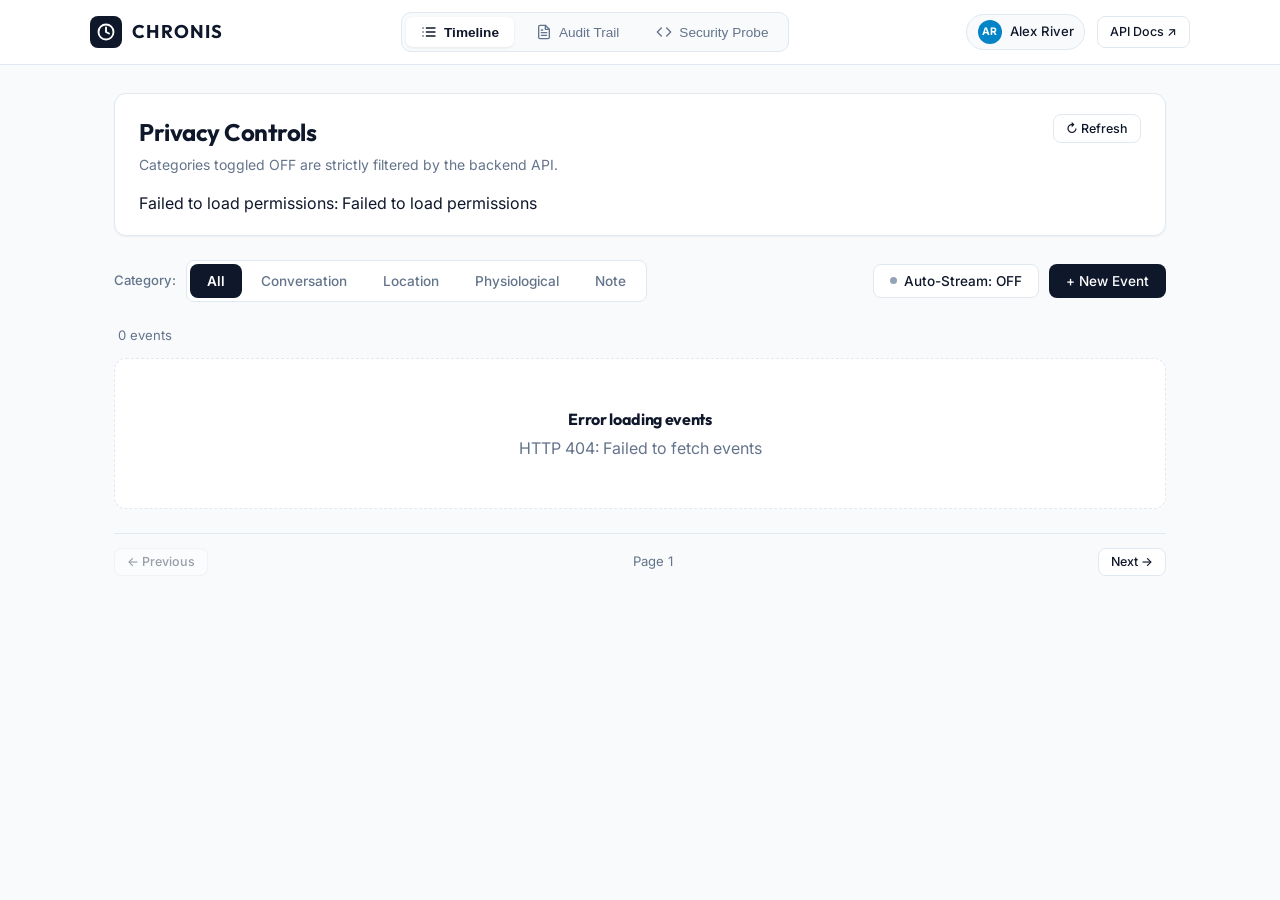
==== commit f29baaf2: "feat(automation): add live telemetry simulator, automated verification runner, and one-click launche" ====
--- a/frontend/index.html
+++ b/frontend/index.html
@@ -83,7 +83,13 @@
             <button class="btn btn-filter" data-type="note">Note</button>
           </div>
         </div>
-        <button id="openCreateModalBtn" class="btn btn-primary">+ New Event</button>
+        <div class="toolbar-actions">
+          <button id="toggleSimBtn" class="btn btn-outline" title="Auto-simulate incoming events from Chronis companion every 6 seconds">
+            <span class="sim-pulse-dot"></span>
+            <span id="simBtnText">Auto-Stream: OFF</span>
+          </button>
+          <button id="openCreateModalBtn" class="btn btn-primary">+ New Event</button>
+        </div>
       </div>
 
       <!-- Events List -->
--- a/frontend/style.css
+++ b/frontend/style.css
@@ -328,6 +328,33 @@
   margin-bottom: 1.25rem;
 }
 
+.toolbar-actions {
+  display: flex;
+  align-items: center;
+  gap: 0.6rem;
+}
+
+.sim-pulse-dot {
+  width: 7px;
+  height: 7px;
+  border-radius: 50%;
+  background: #94a3b8;
+  display: inline-block;
+  transition: all 0.2s ease;
+}
+
+#toggleSimBtn.sim-active {
+  border-color: #10b981;
+  color: #047857;
+  background: #ecfdf5;
+}
+
+#toggleSimBtn.sim-active .sim-pulse-dot {
+  background: #10b981;
+  box-shadow: 0 0 8px #10b981;
+  animation: pulse 1.5s infinite ease-in-out;
+}
+
 .filter-group {
   display: flex;
   align-items: center;
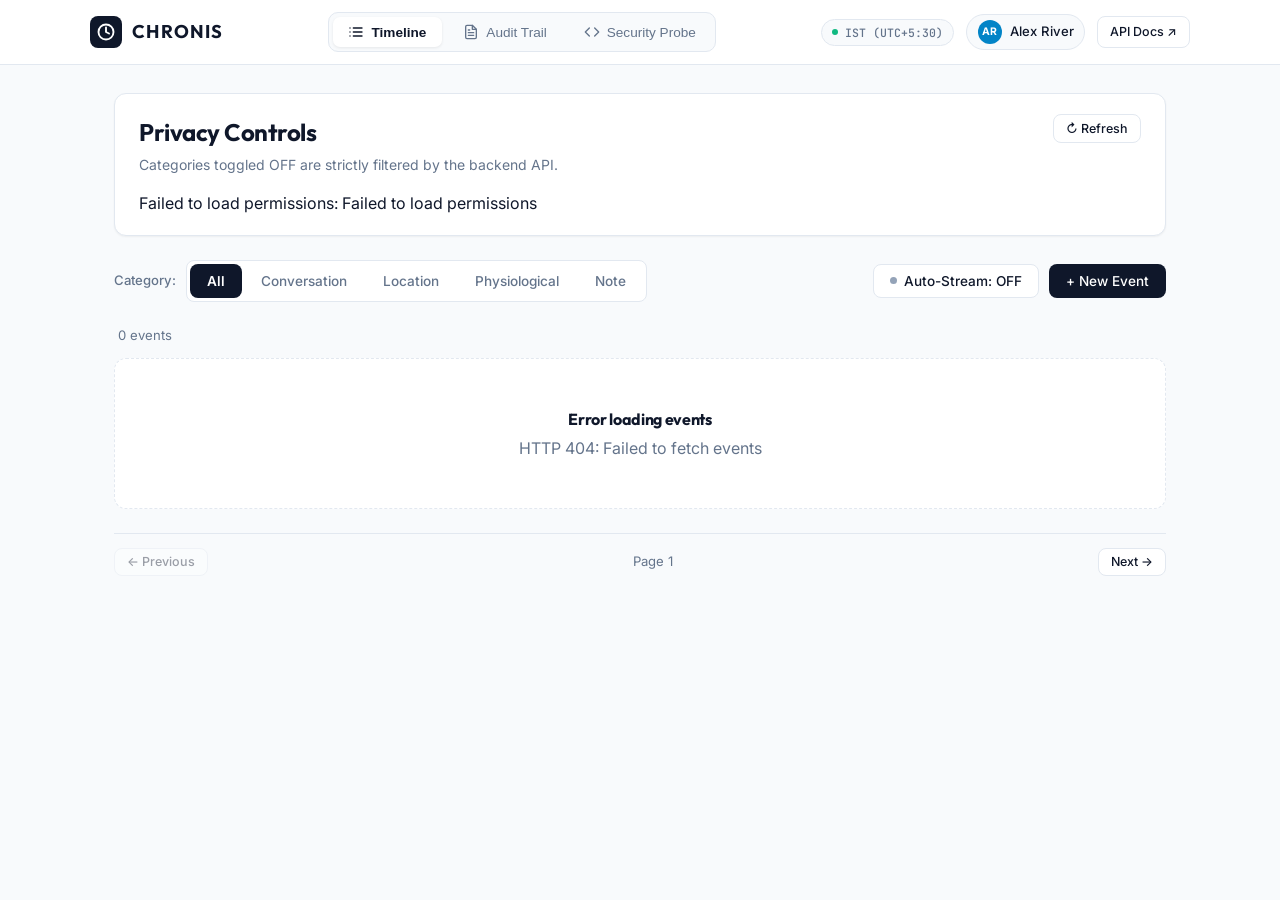
==== commit 117e6977: "fix(timezone): configure India Standard Time (IST, UTC+5:30) for all timestamps and UI display" ====
--- a/frontend/index.html
+++ b/frontend/index.html
@@ -42,6 +42,10 @@
       </nav>
 
       <div class="nav-actions">
+        <div class="tz-badge" title="Active Timezone: India Standard Time (UTC+5:30)">
+          <span class="tz-dot"></span>
+          <span>IST (UTC+5:30)</span>
+        </div>
         <div class="user-chip">
           <div class="avatar">AR</div>
           <span class="user-name">Alex River</span>
--- a/frontend/style.css
+++ b/frontend/style.css
@@ -138,6 +138,27 @@
   display: flex;
   align-items: center;
   gap: 0.75rem;
+}
+
+.tz-badge {
+  display: flex;
+  align-items: center;
+  gap: 0.4rem;
+  font-size: 0.72rem;
+  color: var(--text-muted);
+  background: var(--bg-primary);
+  border: 1px solid var(--border);
+  padding: 0.25rem 0.65rem;
+  border-radius: 9999px;
+  font-family: 'JetBrains Mono', monospace;
+  font-weight: 500;
+}
+
+.tz-dot {
+  width: 6px;
+  height: 6px;
+  border-radius: 50%;
+  background: #10b981;
 }
 
 .user-chip {
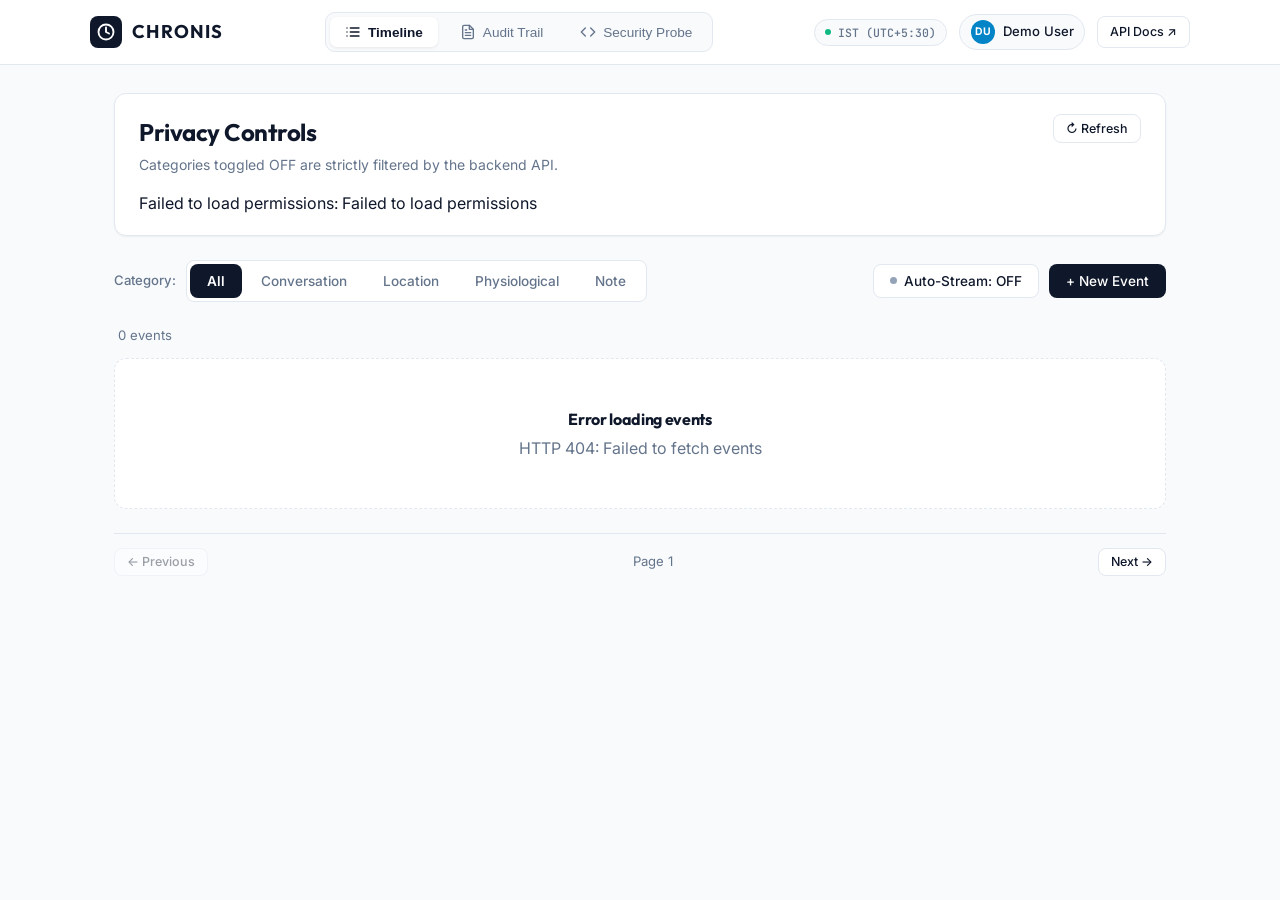
==== commit 3c05dd2a: "chore: update demo username from Alex River to Demo User" ====
--- a/frontend/index.html
+++ b/frontend/index.html
@@ -47,8 +47,8 @@
           <span>IST (UTC+5:30)</span>
         </div>
         <div class="user-chip">
-          <div class="avatar">AR</div>
-          <span class="user-name">Alex River</span>
+          <div class="avatar">DU</div>
+          <span class="user-name">Demo User</span>
         </div>
         <a href="/docs" target="_blank" class="btn btn-secondary btn-sm" title="Open Interactive API Docs">
           <span>API Docs ↗</span>
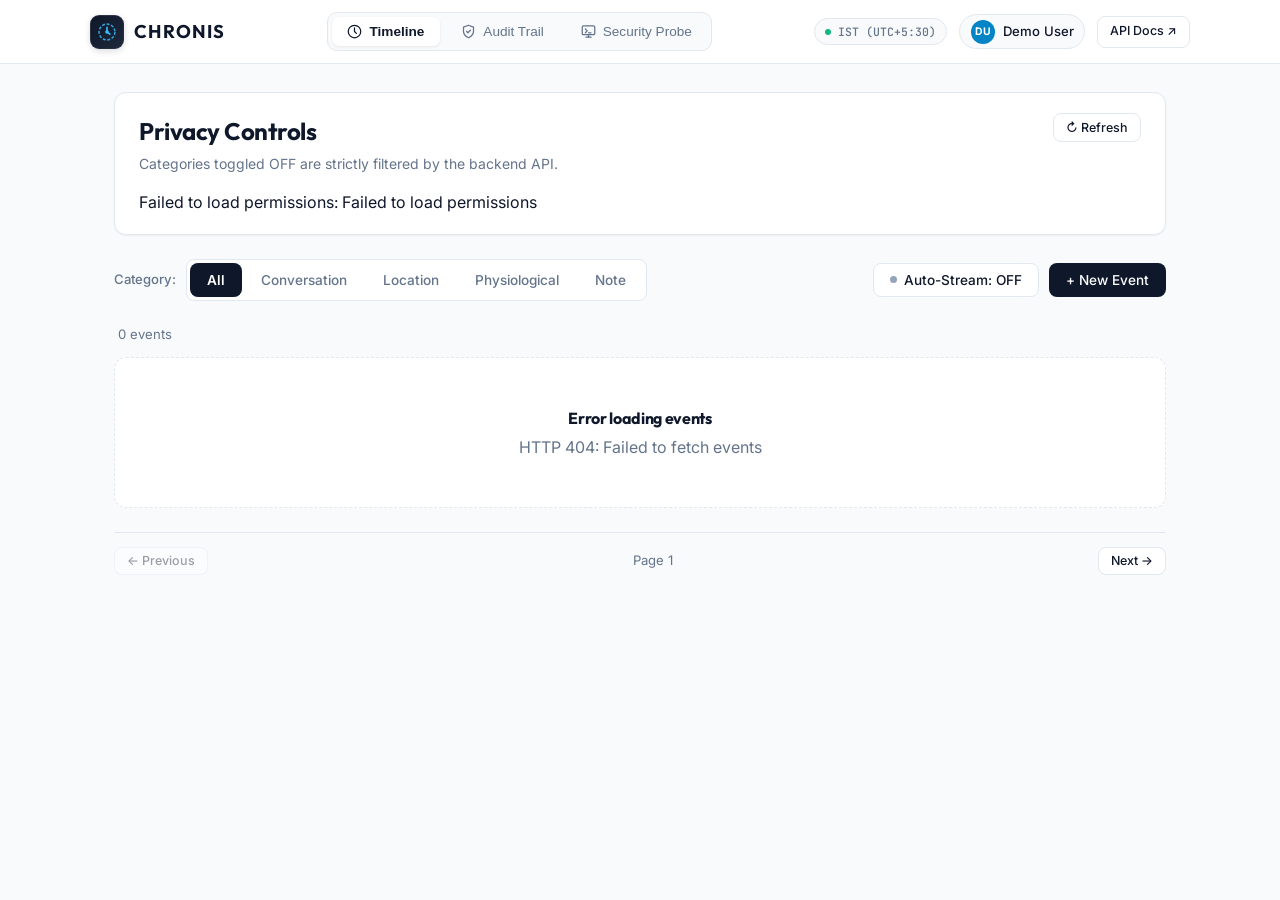
==== commit 9bf464eb: "style: replace emojis and default icons with bespoke vector SVGs and modern Chronis logo" ====
--- a/frontend/index.html
+++ b/frontend/index.html
@@ -15,9 +15,10 @@
     <div class="nav-container">
       <div class="brand">
         <div class="logo-mark">
-          <svg width="18" height="18" viewBox="0 0 24 24" fill="none" stroke="currentColor" stroke-width="2.5" stroke-linecap="round" stroke-linejoin="round">
-            <circle cx="12" cy="12" r="10"></circle>
-            <polyline points="12 6 12 12 16 14"></polyline>
+          <svg width="20" height="20" viewBox="0 0 24 24" fill="none">
+            <circle cx="12" cy="12" r="9.5" stroke="currentColor" stroke-width="1.8" stroke-dasharray="3.5 2" opacity="0.85"/>
+            <path d="M12 6.5v5.5l3.5 2.5" stroke="currentColor" stroke-width="2" stroke-linecap="round" stroke-linejoin="round"/>
+            <circle cx="12" cy="12" r="2.2" fill="currentColor"/>
           </svg>
         </div>
         <div class="brand-text">
@@ -28,15 +29,27 @@
       <!-- Navigation Tabs -->
       <nav class="nav-links">
         <button class="nav-tab active" data-view="timeline">
-          <svg width="16" height="16" viewBox="0 0 24 24" fill="none" stroke="currentColor" stroke-width="2" stroke-linecap="round" stroke-linejoin="round"><line x1="8" y1="6" x2="21" y2="6"></line><line x1="8" y1="12" x2="21" y2="12"></line><line x1="8" y1="18" x2="21" y2="18"></line><line x1="3" y1="6" x2="3.01" y2="6"></line><line x1="3" y1="12" x2="3.01" y2="12"></line><line x1="3" y1="18" x2="3.01" y2="18"></line></svg>
+          <svg width="15" height="15" viewBox="0 0 24 24" fill="none" stroke="currentColor" stroke-width="2" stroke-linecap="round" stroke-linejoin="round">
+            <circle cx="12" cy="12" r="10"/>
+            <polyline points="12 6 12 12 15 15"/>
+          </svg>
           Timeline
         </button>
         <button class="nav-tab" data-view="audit">
-          <svg width="16" height="16" viewBox="0 0 24 24" fill="none" stroke="currentColor" stroke-width="2" stroke-linecap="round" stroke-linejoin="round"><path d="M14 2H6a2 2 0 0 0-2 2v16a2 2 0 0 0 2 2h12a2 2 0 0 0 2-2V8z"></path><polyline points="14 2 14 8 20 8"></polyline><line x1="16" y1="13" x2="8" y2="13"></line><line x1="16" y1="17" x2="8" y2="17"></line><polyline points="10 9 9 9 8 9"></polyline></svg>
+          <svg width="15" height="15" viewBox="0 0 24 24" fill="none" stroke="currentColor" stroke-width="2" stroke-linecap="round" stroke-linejoin="round">
+            <path d="M12 22s8-4 8-10V5l-8-3-8 3v7c0 6 8 10 8 10z"/>
+            <path d="M9 12l2 2 4-4"/>
+          </svg>
           Audit Trail
         </button>
         <button class="nav-tab" data-view="probe">
-          <svg width="16" height="16" viewBox="0 0 24 24" fill="none" stroke="currentColor" stroke-width="2" stroke-linecap="round" stroke-linejoin="round"><polyline points="16 18 22 12 16 6"></polyline><polyline points="8 6 2 12 8 18"></polyline></svg>
+          <svg width="15" height="15" viewBox="0 0 24 24" fill="none" stroke="currentColor" stroke-width="2" stroke-linecap="round" stroke-linejoin="round">
+            <rect x="2" y="3" width="20" height="14" rx="2" ry="2"/>
+            <line x1="8" y1="21" x2="16" y2="21"/>
+            <line x1="12" y1="17" x2="12" y2="21"/>
+            <path d="M7 8l3 3-3 3"/>
+            <line x1="12" y1="14" x2="16" y2="14"/>
+          </svg>
           Security Probe
         </button>
       </nav>
--- a/frontend/style.css
+++ b/frontend/style.css
@@ -82,14 +82,16 @@
 }
 
 .logo-mark {
-  width: 32px;
-  height: 32px;
-  background: var(--text-main);
-  border-radius: var(--radius-sm);
+  width: 34px;
+  height: 34px;
+  background: linear-gradient(135deg, #0f172a 0%, #1e293b 100%);
+  border-radius: 9px;
   display: flex;
   align-items: center;
   justify-content: center;
-  color: white;
+  color: #38bdf8;
+  box-shadow: 0 2px 6px rgba(15, 23, 42, 0.15);
+  border: 1px solid rgba(255, 255, 255, 0.08);
 }
 
 .brand-text h1 {
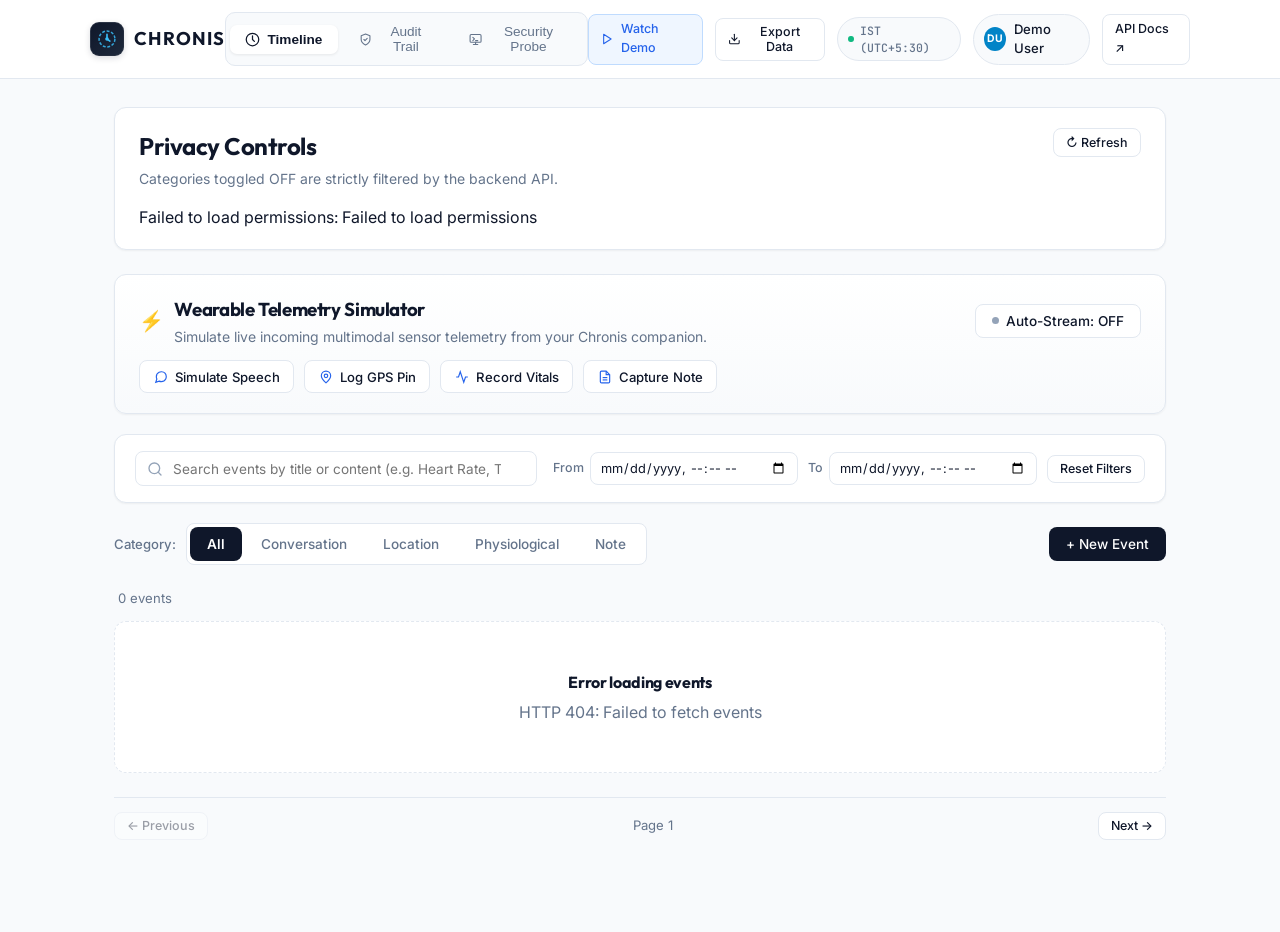
==== commit e925a796: "feat(frontend): add search bar, date filters, telemetry simulator controls, export modal, and demo l" ====
--- a/frontend/index.html
+++ b/frontend/index.html
@@ -55,11 +55,25 @@
       </nav>
 
       <div class="nav-actions">
+        <a href="/demo_video.html" target="_blank" class="btn btn-outline btn-sm nav-btn-demo" title="Watch 1080p Narrated Demo Video">
+          <svg width="14" height="14" viewBox="0 0 24 24" fill="none" stroke="currentColor" stroke-width="2" stroke-linecap="round" stroke-linejoin="round">
+            <polygon points="5 3 19 12 5 21 5 3"></polygon>
+          </svg>
+          <span>Watch Demo</span>
+        </a>
+        <button id="openExportModalBtn" class="btn btn-outline btn-sm" title="GDPR / CCPA Data Portability Export">
+          <svg width="14" height="14" viewBox="0 0 24 24" fill="none" stroke="currentColor" stroke-width="2" stroke-linecap="round" stroke-linejoin="round">
+            <path d="M21 15v4a2 2 0 0 1-2 2H5a2 2 0 0 1-2-2v-4"></path>
+            <polyline points="7 10 12 15 17 10"></polyline>
+            <line x1="12" y1="15" x2="12" y2="3"></line>
+          </svg>
+          <span>Export Data</span>
+        </button>
         <div class="tz-badge" title="Active Timezone: India Standard Time (UTC+5:30)">
           <span class="tz-dot"></span>
           <span>IST (UTC+5:30)</span>
         </div>
-        <div class="user-chip">
+        <div class="user-chip" id="userProfileChip" title="Click to view user profile and tenant details">
           <div class="avatar">DU</div>
           <span class="user-name">Demo User</span>
         </div>
@@ -85,6 +99,66 @@
 
         <div class="toggles-grid" id="permissionsGrid">
           <div class="toggle-placeholder">Loading privacy controls...</div>
+        </div>
+      </section>
+
+      <!-- Wearable Stream Simulator Bar -->
+      <section class="card simulator-banner">
+        <div class="sim-header">
+          <div class="sim-title-group">
+            <span class="sim-icon">⚡</span>
+            <div>
+              <h3>Wearable Telemetry Simulator</h3>
+              <p class="section-desc">Simulate live incoming multimodal sensor telemetry from your Chronis companion.</p>
+            </div>
+          </div>
+          <button id="toggleSimBtn" class="btn btn-outline" title="Auto-simulate incoming events from Chronis companion every 6 seconds">
+            <span class="sim-pulse-dot"></span>
+            <span id="simBtnText">Auto-Stream: OFF</span>
+          </button>
+        </div>
+        <div class="sim-actions">
+          <button class="btn btn-sim" data-sim-type="conversation" title="Simulate speech conversation transcript">
+            <svg width="14" height="14" viewBox="0 0 24 24" fill="none" stroke="currentColor" stroke-width="2"><path d="M21 11.5a8.38 8.38 0 0 1-.9 3.8 8.5 8.5 0 0 1-7.6 4.7 8.38 8.38 0 0 1-3.8-.9L3 21l1.9-5.7a8.38 8.38 0 0 1-.9-3.8 8.5 8.5 0 0 1 4.7-7.6 8.38 8.38 0 0 1 3.8-.9h.5a8.48 8.48 0 0 1 8 8v.5z"/></svg>
+            <span>Simulate Speech</span>
+          </button>
+          <button class="btn btn-sim" data-sim-type="location" title="Log GPS coordinate ping">
+            <svg width="14" height="14" viewBox="0 0 24 24" fill="none" stroke="currentColor" stroke-width="2"><path d="M12 2a8 8 0 0 0-8 8c0 5.25 8 12 8 12s8-6.75 8-12a8 8 0 0 0-8-8z"/><circle cx="12" cy="10" r="3"/></svg>
+            <span>Log GPS Pin</span>
+          </button>
+          <button class="btn btn-sim" data-sim-type="physiological" title="Record vital telemetry">
+            <svg width="14" height="14" viewBox="0 0 24 24" fill="none" stroke="currentColor" stroke-width="2"><polyline points="22 12 18 12 15 21 9 3 6 12 2 12"/></svg>
+            <span>Record Vitals</span>
+          </button>
+          <button class="btn btn-sim" data-sim-type="note" title="Capture audio note or thought">
+            <svg width="14" height="14" viewBox="0 0 24 24" fill="none" stroke="currentColor" stroke-width="2"><path d="M14 2H6a2 2 0 0 0-2 2v16a2 2 0 0 0 2 2h12a2 2 0 0 0 2-2V8z"/><polyline points="14 2 14 8 20 8"/><line x1="16" y1="13" x2="8" y2="13"/><line x1="16" y1="17" x2="8" y2="17"/></svg>
+            <span>Capture Note</span>
+          </button>
+        </div>
+      </section>
+
+      <!-- Multi-Parameter Search & Date Filters Card -->
+      <section class="card filter-card">
+        <div class="search-filter-grid">
+          <div class="search-input-wrap">
+            <svg class="search-icon" width="16" height="16" viewBox="0 0 24 24" fill="none" stroke="currentColor" stroke-width="2" stroke-linecap="round" stroke-linejoin="round">
+              <circle cx="11" cy="11" r="8"></circle>
+              <line x1="21" y1="21" x2="16.65" y2="16.65"></line>
+            </svg>
+            <input type="text" id="searchInput" placeholder="Search events by title or content (e.g. Heart Rate, Team Standup)..." class="search-input">
+            <button id="clearSearchBtn" class="clear-search-btn hidden" title="Clear search">&times;</button>
+          </div>
+          <div class="date-filter-group">
+            <div class="date-input-field">
+              <label for="startDateInput">From</label>
+              <input type="datetime-local" id="startDateInput" class="date-input">
+            </div>
+            <div class="date-input-field">
+              <label for="endDateInput">To</label>
+              <input type="datetime-local" id="endDateInput" class="date-input">
+            </div>
+            <button id="resetFiltersBtn" class="btn btn-outline btn-sm" title="Reset all search and date filters">Reset Filters</button>
+          </div>
         </div>
       </section>
 
@@ -101,10 +175,6 @@
           </div>
         </div>
         <div class="toolbar-actions">
-          <button id="toggleSimBtn" class="btn btn-outline" title="Auto-simulate incoming events from Chronis companion every 6 seconds">
-            <span class="sim-pulse-dot"></span>
-            <span id="simBtnText">Auto-Stream: OFF</span>
-          </button>
           <button id="openCreateModalBtn" class="btn btn-primary">+ New Event</button>
         </div>
       </div>
@@ -212,6 +282,67 @@
     </div>
   </div>
 
+  <!-- Export Data Modal -->
+  <div id="exportModal" class="modal-overlay hidden">
+    <div class="modal card">
+      <div class="modal-header">
+        <h3>Export Memory & Privacy Data</h3>
+        <button id="closeExportModalBtn" class="modal-close">&times;</button>
+      </div>
+      <div class="modal-body">
+        <p class="section-desc" style="margin-bottom: 1.25rem;">Download a portable archive of your memory timeline conforming to GDPR Article 20 and CCPA standards. Active category privacy boundaries are strictly respected.</p>
+        <div class="form-group">
+          <label style="font-weight: 600; margin-bottom: 0.5rem; display: block;">Export Format</label>
+          <div class="radio-group">
+            <label class="radio-option">
+              <input type="radio" name="exportFormat" value="json" checked>
+              <span>JSON (Complete metadata, timestamps, and schema)</span>
+            </label>
+            <label class="radio-option">
+              <input type="radio" name="exportFormat" value="csv">
+              <span>CSV (Spreadsheet-ready tabular format)</span>
+            </label>
+          </div>
+        </div>
+        <div class="form-group" style="margin-top: 1rem;">
+          <label class="checkbox-option">
+            <input type="checkbox" id="includeAuditTrail" checked>
+            <span>Include immutable forensic audit trail</span>
+          </label>
+        </div>
+        <div class="modal-actions" style="margin-top: 1.5rem;">
+          <button type="button" id="cancelExportBtn" class="btn btn-outline">Cancel</button>
+          <button type="button" id="executeExportBtn" class="btn btn-primary">Download Export</button>
+        </div>
+      </div>
+    </div>
+  </div>
+
+  <!-- User Profile Modal -->
+  <div id="profileModal" class="modal-overlay hidden">
+    <div class="modal card">
+      <div class="modal-header">
+        <h3>User Profile & Tenant Isolation</h3>
+        <button id="closeProfileModalBtn" class="modal-close">&times;</button>
+      </div>
+      <div class="modal-body">
+        <div class="profile-card-details">
+          <div class="profile-avatar-large">DU</div>
+          <div class="profile-text">
+            <h4>Demo User</h4>
+            <p class="section-desc">Active Tenant ID: <code>user_id = 1</code></p>
+          </div>
+        </div>
+        <div class="tenant-info-box">
+          <p><strong>Multi-Tenancy Security Invariant:</strong> All queries, events, and privacy toggles are strictly isolated to your user account. Unauthenticated operations seamlessly map to this sandbox tenant so evaluators experience zero friction.</p>
+        </div>
+        <div class="modal-actions" style="margin-top: 1.5rem;">
+          <button type="button" id="closeProfileBtn" class="btn btn-primary">Close</button>
+        </div>
+      </div>
+    </div>
+  </div>
+
   <div id="toast" class="toast hidden"></div>
 
   <script src="app.js"></script>
--- a/frontend/style.css
+++ b/frontend/style.css
@@ -885,3 +885,214 @@
 .hidden {
   display: none !important;
 }
+
+/* =========================================================================
+   Wearable Telemetry Simulator Banner
+   ========================================================================= */
+.simulator-banner {
+  margin-bottom: 1.25rem;
+  background: linear-gradient(180deg, #ffffff 0%, #f8fafc 100%);
+  border: 1px solid var(--border);
+}
+
+.sim-header {
+  display: flex;
+  justify-content: space-between;
+  align-items: center;
+  margin-bottom: 0.85rem;
+}
+
+.sim-title-group {
+  display: flex;
+  align-items: center;
+  gap: 0.65rem;
+}
+
+.sim-icon {
+  font-size: 1.25rem;
+}
+
+.sim-actions {
+  display: flex;
+  flex-wrap: wrap;
+  gap: 0.6rem;
+}
+
+.btn-sim {
+  display: inline-flex;
+  align-items: center;
+  gap: 0.45rem;
+  padding: 0.45rem 0.85rem;
+  font-size: 0.82rem;
+  font-weight: 500;
+  border-radius: var(--radius-sm);
+  border: 1px solid var(--border);
+  background: #ffffff;
+  color: var(--text-main);
+  cursor: pointer;
+  transition: all 0.15s ease;
+}
+
+.btn-sim:hover {
+  background: var(--bg-hover);
+  border-color: #cbd5e1;
+  transform: translateY(-1px);
+}
+
+.btn-sim svg {
+  color: var(--primary);
+}
+
+/* =========================================================================
+   Multi-Parameter Search & Date Filters Card
+   ========================================================================= */
+.filter-card {
+  margin-bottom: 1.25rem;
+  padding: 1rem 1.25rem;
+}
+
+.search-filter-grid {
+  display: flex;
+  flex-wrap: wrap;
+  gap: 1rem;
+  align-items: center;
+  justify-content: space-between;
+}
+
+.search-input-wrap {
+  position: relative;
+  flex: 1 1 300px;
+  display: flex;
+  align-items: center;
+}
+
+.search-icon {
+  position: absolute;
+  left: 0.75rem;
+  color: var(--text-dim);
+  pointer-events: none;
+}
+
+.search-input {
+  width: 100%;
+  padding: 0.55rem 2.2rem 0.55rem 2.3rem;
+  border: 1px solid var(--border);
+  border-radius: var(--radius-sm);
+  font-size: 0.85rem;
+  font-family: inherit;
+  background: #ffffff;
+  transition: border-color 0.15s ease;
+}
+
+.search-input:focus {
+  outline: none;
+  border-color: var(--primary);
+}
+
+.clear-search-btn {
+  position: absolute;
+  right: 0.65rem;
+  background: transparent;
+  border: none;
+  font-size: 1.2rem;
+  line-height: 1;
+  color: var(--text-dim);
+  cursor: pointer;
+}
+
+.clear-search-btn:hover {
+  color: var(--text-main);
+}
+
+.date-filter-group {
+  display: flex;
+  flex-wrap: wrap;
+  align-items: center;
+  gap: 0.65rem;
+}
+
+.date-input-field {
+  display: flex;
+  align-items: center;
+  gap: 0.35rem;
+}
+
+.date-input-field label {
+  font-size: 0.78rem;
+  font-weight: 500;
+  color: var(--text-muted);
+}
+
+.date-input {
+  padding: 0.45rem 0.6rem;
+  border: 1px solid var(--border);
+  border-radius: var(--radius-sm);
+  font-size: 0.8rem;
+  font-family: inherit;
+  background: #ffffff;
+  color: var(--text-main);
+}
+
+.date-input:focus {
+  outline: none;
+  border-color: var(--primary);
+}
+
+/* =========================================================================
+   Export & Profile Modals
+   ========================================================================= */
+.radio-group {
+  display: flex;
+  flex-direction: column;
+  gap: 0.6rem;
+  margin-top: 0.35rem;
+}
+
+.radio-option, .checkbox-option {
+  display: flex;
+  align-items: center;
+  gap: 0.55rem;
+  font-size: 0.85rem;
+  color: var(--text-main);
+  cursor: pointer;
+}
+
+.profile-card-details {
+  display: flex;
+  align-items: center;
+  gap: 1rem;
+  margin-bottom: 1.25rem;
+}
+
+.profile-avatar-large {
+  width: 48px;
+  height: 48px;
+  border-radius: 50%;
+  background: linear-gradient(135deg, #0284c7 0%, #0369a1 100%);
+  color: white;
+  display: flex;
+  align-items: center;
+  justify-content: center;
+  font-weight: 700;
+  font-size: 1.1rem;
+}
+
+.tenant-info-box {
+  background: var(--bg-hover);
+  border: 1px solid var(--border);
+  border-radius: var(--radius-sm);
+  padding: 0.85rem 1rem;
+  font-size: 0.82rem;
+  line-height: 1.45;
+  color: var(--text-muted);
+}
+
+.nav-btn-demo {
+  color: var(--primary);
+  border-color: #bfdbfe;
+  background: #eff6ff;
+}
+
+.nav-btn-demo:hover {
+  background: #dbeafe;
+}
